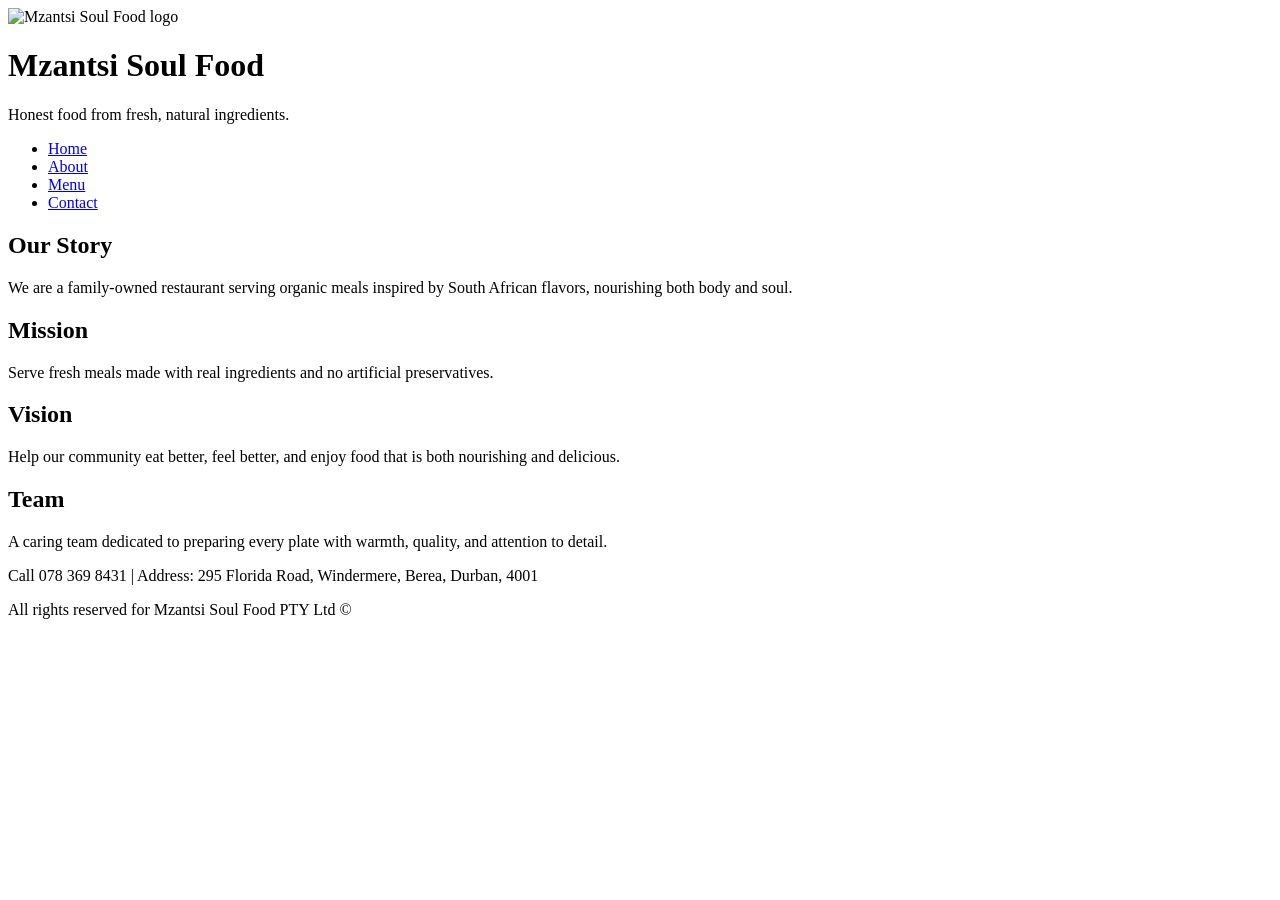
==== about.html @ 1dfa96d8 "Add files via upload" ====
﻿<!DOCTYPE html>
<html lang="en">
<head>
    <meta charset="UTF-8">
    <meta name="viewport" content="width=device-width, initial-scale=1.0">
    <title>Mzantsi Soul Food | About</title>
    <link rel="stylesheet" href="styles.css">
</head>
<body>
    <header>
        <div class="brand">
            <img src="c:\Users\Student\Downloads\MSF Logo (2).png" alt="Mzantsi Soul Food logo">
            <div>
                <h1>Mzantsi Soul Food</h1>
                <p>Honest food from fresh, natural ingredients.</p>
            </div>
        </div>
        <nav>
            <ul>
                <li><a href="index.html">Home</a></li>
                <li><a href="about.html">About</a></li>
                <li><a href="prices.html">Menu</a></li>
                <li><a href="contact.html">Contact</a></li>
            </ul>
        </nav>
    </header>
    <main>
        <section class="about-intro">
            <h1>Our Story</h1>
            <p>We are a family-owned restaurant serving organic meals inspired by South African flavors, nourishing both body and soul.</p>
        </section>
        <section class="about-grid">
            <article class="about-card">
                <h2>Mission</h2>
                <p>Serve fresh meals made with real ingredients and no artificial preservatives.</p>
            </article>
            <article class="about-card">
                <h2>Vision</h2>
                <p>Help our community eat better, feel better, and enjoy food that is both nourishing and delicious.</p>
            </article>
            <article class="about-card">
                <h2>Team</h2>
                <p>A caring team dedicated to preparing every plate with warmth, quality, and attention to detail.</p>
            </article>
        </section>
    </main>
    <footer>
        <p>Call 078 369 8431 | Address: 295 Florida Road, Windermere, Berea, Durban, 4001</p>
        <p>All rights reserved for Mzantsi Soul Food PTY Ltd ©</p>
    </footer>
</body>
</html>
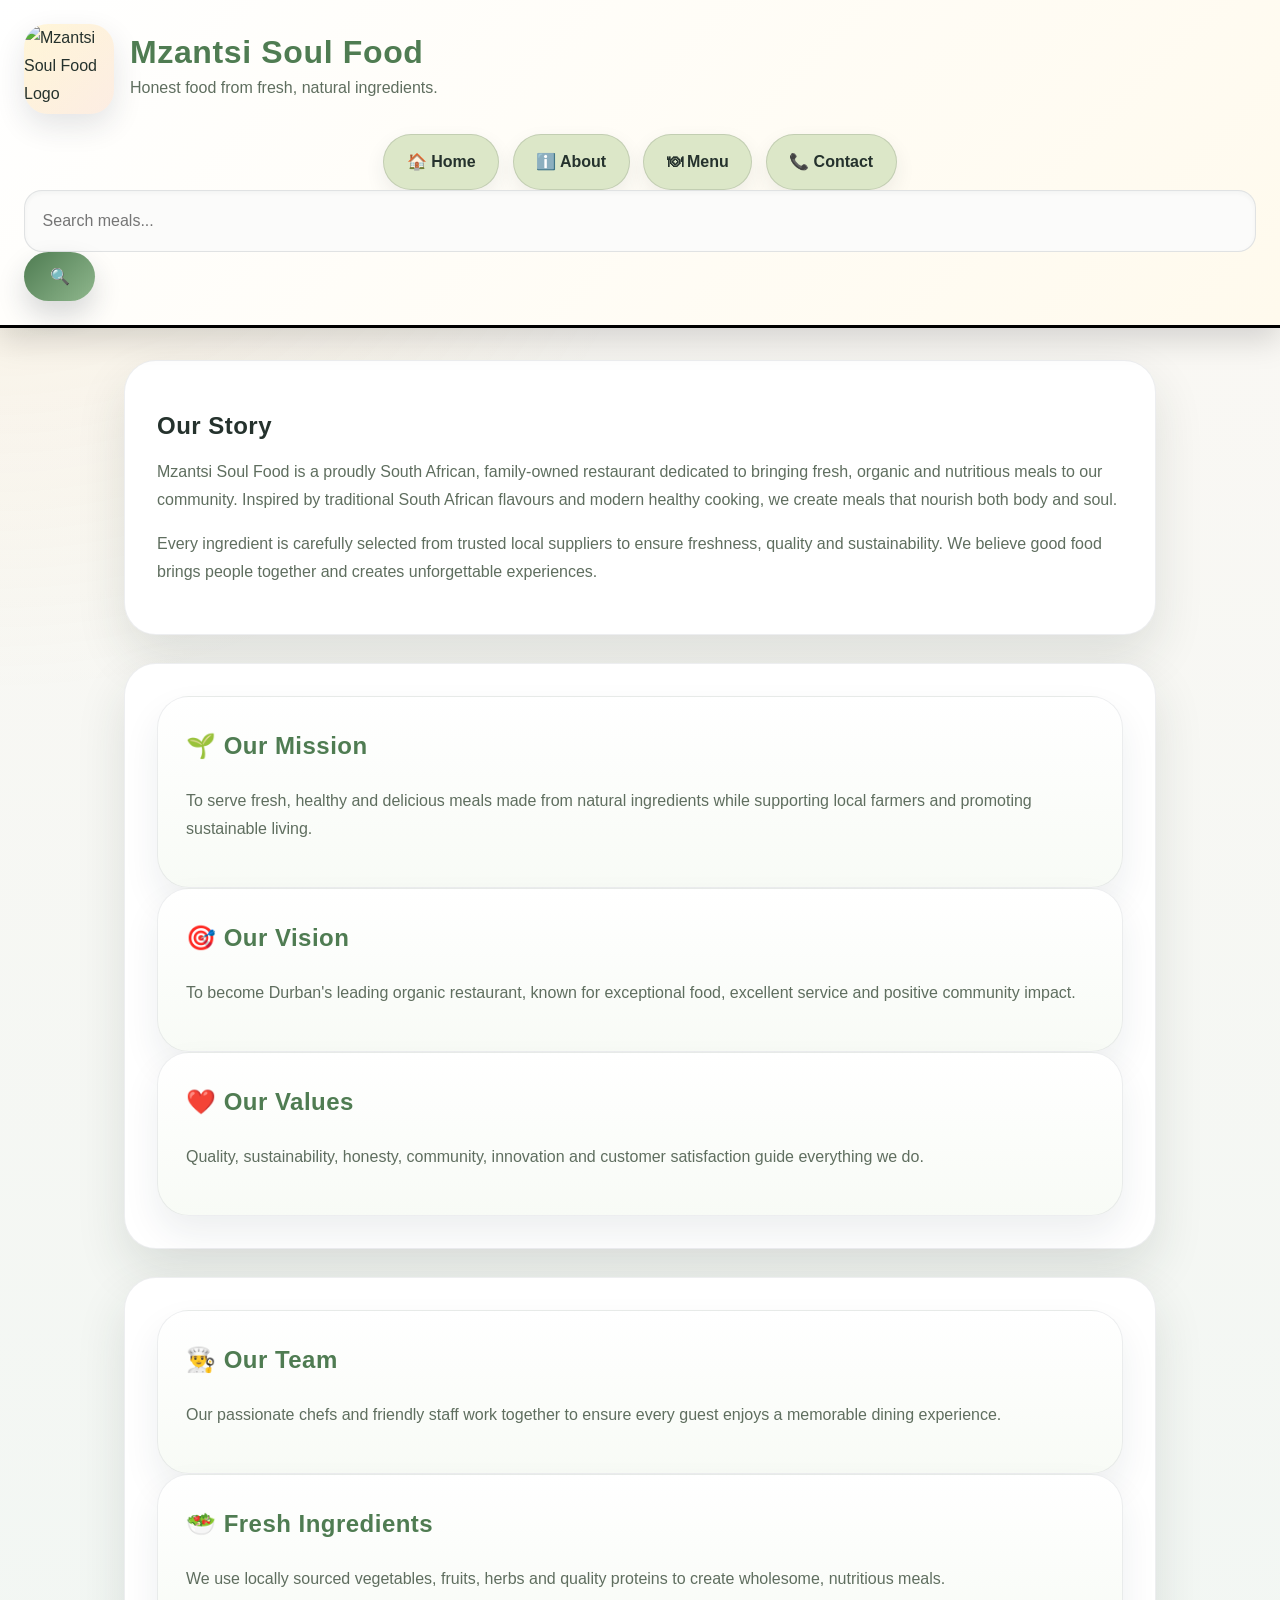
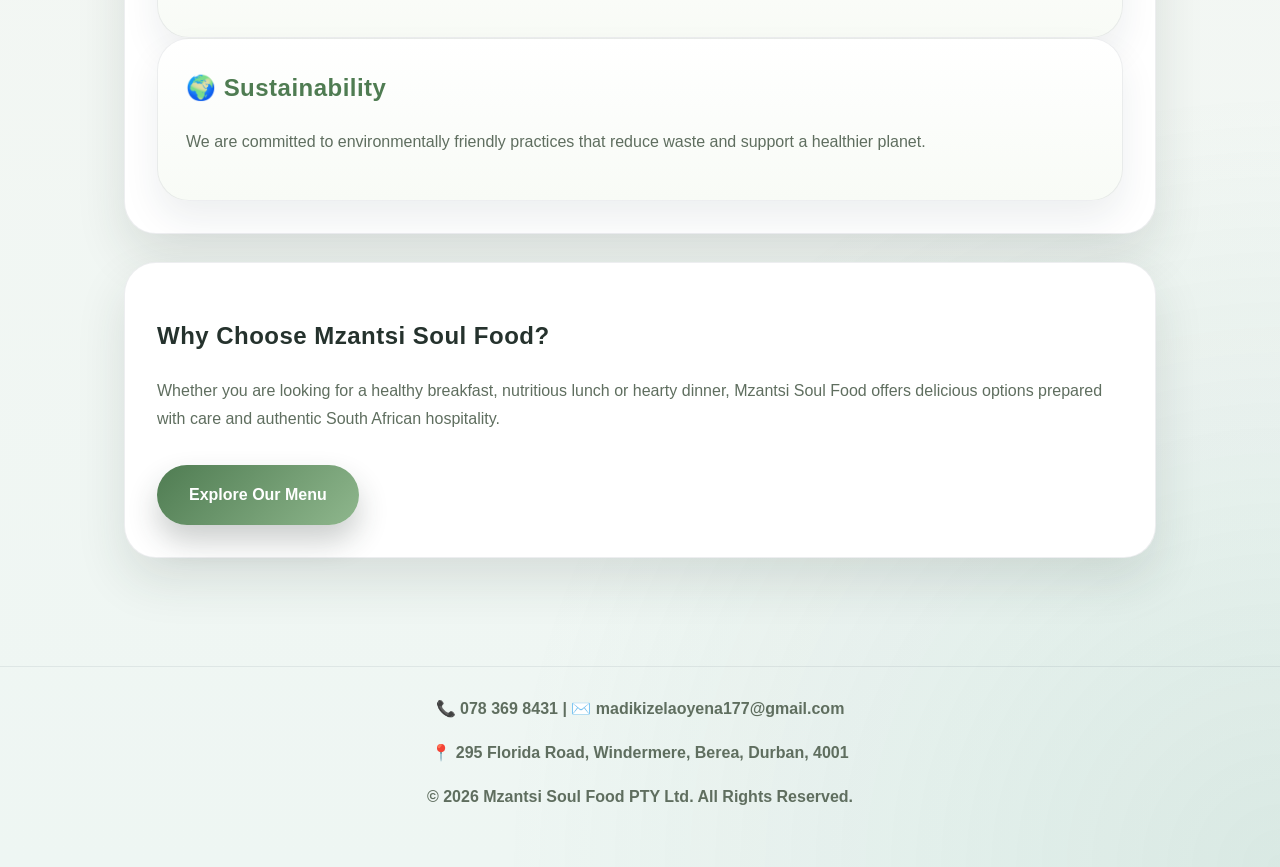
==== commit e7eb420a: "Update about.html" ====
--- a/about.html
+++ b/about.html
@@ -1,52 +1,185 @@
-﻿<!DOCTYPE html>
+<!DOCTYPE html>
 <html lang="en">
 <head>
     <meta charset="UTF-8">
+    <meta name="description" content="Learn about Mzantsi Soul Food, a family-owned restaurant serving fresh organic South African meals in Durban.">
+    <meta name="keywords" content="Mzantsi Soul Food, About Us, Organic Restaurant Durban, South African Cuisine">
+    <meta name="author" content="Mzantsi Soul Food PTY Ltd">
     <meta name="viewport" content="width=device-width, initial-scale=1.0">
-    <title>Mzantsi Soul Food | About</title>
+
+    <title>Mzantsi Soul Food | About Us</title>
+
     <link rel="stylesheet" href="styles.css">
 </head>
 <body>
-    <header>
-        <div class="brand">
-            <img src="c:\Users\Student\Downloads\MSF Logo (2).png" alt="Mzantsi Soul Food logo">
-            <div>
-                <h1>Mzantsi Soul Food</h1>
-                <p>Honest food from fresh, natural ingredients.</p>
-            </div>
+
+<header>
+    <div class="brand">
+        <img src="images/MSF-Logo.png" alt="Mzantsi Soul Food Logo">
+
+        <div>
+            <h1>Mzantsi Soul Food</h1>
+            <p>Honest food from fresh, natural ingredients.</p>
         </div>
-        <nav>
-            <ul>
-                <li><a href="index.html">Home</a></li>
-                <li><a href="about.html">About</a></li>
-                <li><a href="prices.html">Menu</a></li>
-                <li><a href="contact.html">Contact</a></li>
-            </ul>
-        </nav>
-    </header>
-    <main>
-        <section class="about-intro">
-            <h1>Our Story</h1>
-            <p>We are a family-owned restaurant serving organic meals inspired by South African flavors, nourishing both body and soul.</p>
-        </section>
-        <section class="about-grid">
-            <article class="about-card">
-                <h2>Mission</h2>
-                <p>Serve fresh meals made with real ingredients and no artificial preservatives.</p>
-            </article>
-            <article class="about-card">
-                <h2>Vision</h2>
-                <p>Help our community eat better, feel better, and enjoy food that is both nourishing and delicious.</p>
-            </article>
-            <article class="about-card">
-                <h2>Team</h2>
-                <p>A caring team dedicated to preparing every plate with warmth, quality, and attention to detail.</p>
-            </article>
-        </section>
-    </main>
-    <footer>
-        <p>Call 078 369 8431 | Address: 295 Florida Road, Windermere, Berea, Durban, 4001</p>
-        <p>All rights reserved for Mzantsi Soul Food PTY Ltd ©</p>
-    </footer>
+    </div>
+
+    <nav>
+        <ul>
+            <li><a href="index.html">🏠 Home</a></li>
+            <li><a href="about.html">ℹ️ About</a></li>
+            <li><a href="prices.html">🍽 Menu</a></li>
+            <li><a href="contact.html">📞 Contact</a></li>
+        </ul>
+
+        <div class="search-container">
+            <input type="text" id="searchInput" placeholder="Search meals...">
+            <button onclick="searchMenu()">🔍</button>
+        </div>
+    </nav>
+</header>
+
+<main>
+
+    <section class="about-intro">
+        <h1>Our Story</h1>
+
+        <p>
+            Mzantsi Soul Food is a proudly South African,
+            family-owned restaurant dedicated to bringing
+            fresh, organic and nutritious meals to our community.
+            Inspired by traditional South African flavours and
+            modern healthy cooking, we create meals that nourish
+            both body and soul.
+        </p>
+
+        <p>
+            Every ingredient is carefully selected from trusted
+            local suppliers to ensure freshness, quality and
+            sustainability. We believe good food brings people
+            together and creates unforgettable experiences.
+        </p>
+    </section>
+
+    <section class="about-grid">
+
+        <article class="about-card">
+            <h2>🌱 Our Mission</h2>
+
+            <p>
+                To serve fresh, healthy and delicious meals made
+                from natural ingredients while supporting local
+                farmers and promoting sustainable living.
+            </p>
+        </article>
+
+        <article class="about-card">
+            <h2>🎯 Our Vision</h2>
+
+            <p>
+                To become Durban's leading organic restaurant,
+                known for exceptional food, excellent service
+                and positive community impact.
+            </p>
+        </article>
+
+        <article class="about-card">
+            <h2>❤️ Our Values</h2>
+
+            <p>
+                Quality, sustainability, honesty, community,
+                innovation and customer satisfaction guide
+                everything we do.
+            </p>
+        </article>
+
+    </section>
+
+    <section class="about-grid">
+
+        <article class="about-card">
+            <h2>👨‍🍳 Our Team</h2>
+
+            <p>
+                Our passionate chefs and friendly staff work
+                together to ensure every guest enjoys a memorable
+                dining experience.
+            </p>
+        </article>
+
+        <article class="about-card">
+            <h2>🥗 Fresh Ingredients</h2>
+
+            <p>
+                We use locally sourced vegetables, fruits,
+                herbs and quality proteins to create wholesome,
+                nutritious meals.
+            </p>
+        </article>
+
+        <article class="about-card">
+            <h2>🌍 Sustainability</h2>
+
+            <p>
+                We are committed to environmentally friendly
+                practices that reduce waste and support a
+                healthier planet.
+            </p>
+        </article>
+
+    </section>
+
+    <section class="about-intro">
+        <h2>Why Choose Mzantsi Soul Food?</h2>
+
+        <p>
+            Whether you are looking for a healthy breakfast,
+            nutritious lunch or hearty dinner, Mzantsi Soul Food
+            offers delicious options prepared with care and
+            authentic South African hospitality.
+        </p>
+
+        <a href="prices.html" class="button">Explore Our Menu</a>
+    </section>
+
+</main>
+
+<footer>
+    <p>📞 078 369 8431 | ✉️ madikizelaoyena177@gmail.com</p>
+
+    <p>
+        📍 295 Florida Road, Windermere,
+        Berea, Durban, 4001
+    </p>
+
+    <p>
+        © 2026 Mzantsi Soul Food PTY Ltd.
+        All Rights Reserved.
+    </p>
+</footer>
+
+<script>
+function searchMenu() {
+
+    let input =
+    document.getElementById("searchInput")
+    .value.toLowerCase();
+
+    if(input === ""){
+        alert("Please enter a search term.");
+        return;
+    }
+
+    let pageText =
+    document.body.innerText.toLowerCase();
+
+    if(pageText.includes(input)){
+        alert("Found: " + input);
+    }
+    else{
+        alert("No results found.");
+    }
+}
+</script>
+
 </body>
 </html>
--- a/styles.css
+++ b/styles.css
@@ -0,0 +1,1125 @@
+:root {
+    --bg: #f5f7f0;
+    --surface: #ffffff;
+    --primary: #4f7c52;
+    --primary-soft: #8fb78d;
+    --secondary: #6d8a63;
+    --accent: #dce7c8;
+    --text: #25322d;
+    --muted: #5f6e5f;
+    --border: #d7dccf;
+    --shadow: 0 22px 50px rgba(37, 50, 45, 0.12);
+}
+
+* {
+    box-sizing: border-box;
+}
+
+html, body {
+    margin: 0;
+    min-height: 100%;
+    font-family: "Inter", "Segoe UI", Tahoma, Geneva, Verdana, sans-serif;
+    color: var(--text);
+    font-weight: 400;
+    background: radial-gradient(circle at top left, rgba(255, 200, 100, 0.14), transparent 25%),
+                radial-gradient(circle at bottom right, rgba(63, 138, 118, 0.12), transparent 28%),
+                linear-gradient(180deg, #fbf8f4 0%, #eef6f3 100%);
+}
+
+body {
+    line-height: 1.75;
+}
+
+h1, h2, h3, h4, h5 {
+    font-weight: 700;
+    letter-spacing: 0.02em;
+}
+
+h1 {
+    line-height: 1.05;
+}
+
+img {
+    max-width: 100%;
+    height: auto;
+    display: block;
+}
+
+.menu-photo,
+.featured-photo {
+    width: 400px;
+    height: 400px;
+    object-fit: cover;
+    border-radius: 20px;
+}
+
+header {
+    padding: 1.5rem 1.5rem;
+    background: linear-gradient(135deg, #ffffff 0%, #fffaed 100%);
+    border-bottom: 3px solid #000000;
+    box-shadow: 0 12px 30px rgba(0, 0, 0, 0.15);
+    position: sticky;
+    top: 0;
+    z-index: 10;
+}
+
+.brand {
+    display: flex;
+    align-items: center;
+    gap: 1rem;
+    margin-bottom: 1rem;
+}
+
+.brand img {
+    width: 120px;
+    height: 120px;
+    object-fit: cover;
+    border-radius: 20px;
+    background: var(--accent);
+}
+
+.brand h1 {
+    font-size: 1.8rem;
+    margin: 0;
+    font-weight: bold;
+}
+
+nav ul {
+    display: flex;
+    flex-wrap: wrap;
+    gap: 0.75rem;
+    list-style: none;
+    padding: 0;
+    margin: 0;
+    justify-content: center;
+}
+
+nav a {
+    display: inline-block;
+    padding: 0.75rem 1.2rem;
+    background: var(--accent);
+    color: var(--text);
+    text-decoration: none;
+    border-radius: 999px;
+    border: 2px solid rgba(37, 50, 45, 0.14);
+    font-weight: bold;
+    transition: transform 0.2s ease, background 0.2s ease, border-color 0.2s ease;
+}
+
+nav a:hover,
+nav a:focus {
+    transform: translateY(-2px);
+    background: linear-gradient(135deg, var(--primary), var(--primary-soft));
+    color: #fff;
+    border-color: rgba(42, 125, 127, 0.25);
+}
+
+main {
+    max-width: 1080px;
+    margin: 2rem auto;
+    padding: 0 1.4rem 3rem;
+}
+
+section {
+    background: var(--surface);
+    border: 3px solid #000000;
+    border-radius: 28px;
+    padding: 2rem;
+    margin-bottom: 1.5rem;
+    box-shadow: 0 18px 45px rgba(0, 0, 0, 0.15);
+}
+
+.hero {
+    display: grid;
+    grid-template-columns: 1.2fr 1fr;
+    gap: 2rem;
+    align-items: center;
+}
+
+.hero h2,
+.pricing h1 {
+    color: var(--primary);
+    margin-top: 0;
+    letter-spacing: 0.02em;
+}
+
+.hero p,
+.menu-item-content p,
+.about-card p,
+.contact-details p {
+    color: var(--muted);
+}
+
+.button {
+    display: inline-block;
+    margin-top: 1rem;
+    padding: 0.95rem 1.8rem;
+    border-radius: 999px;
+    background: linear-gradient(135deg, var(--primary), var(--primary-soft));
+    color: #fff;
+    text-decoration: none;
+    border: none;
+    font-weight: bold;
+    box-shadow: 0 12px 24px rgba(37, 50, 45, 0.16);
+    transition: transform 0.2s ease, box-shadow 0.2s ease;
+}
+
+.button:hover,
+.button:focus {
+    transform: translateY(-2px);
+    box-shadow: 0 18px 32px rgba(42, 125, 127, 0.24);
+}
+
+.feature-grid,
+.menu-grid,
+.contact-grid {
+    display: grid;
+    gap: 1.5rem;
+}
+
+.feature-grid {
+    grid-template-columns: repeat(2, minmax(0, 1fr));
+}
+
+.feature-card,
+.about-card,
+.menu-item,
+.form-card,
+.map-card,
+.contact-details {
+    background: #fcfbf7;
+    border: 1px solid rgba(62, 125, 63, 0.12);
+    border-radius: 28px;
+    padding: 1.5rem;
+}
+
+.menu-grid {
+    grid-template-columns: 1fr;
+}
+
+.menu-item {
+    display: grid;
+    grid-template-columns: 1fr;
+    gap: 1rem;
+}
+
+.menu-item-content h3,
+.about-card h2,
+.contact-details h2 {
+    margin-top: 0;
+}
+
+.menu-item-content p {
+    margin-bottom: 1rem;
+}
+
+.price-tag {
+    display: inline-flex;
+    align-items: center;
+    justify-content: center;
+    padding: 0.7rem 1rem;
+    border-radius: 999px;
+    background: var(--accent);
+    color: var(--primary);
+    font-size: 1rem;
+    font-weight: 700;
+}
+
+.about-grid {
+    grid-template-columns: repeat(3, minmax(0, 1fr));
+}
+
+.contact-grid {
+    grid-template-columns: 1fr 1fr;
+    align-items: start;
+}
+
+.content h3,
+.gallery h2,
+.form-card h2,
+.map-card h2,
+.about-card h2 {
+    margin-top: 0;
+}
+
+p {
+    margin: 0 0 1rem;
+}
+
+form {
+    display: grid;
+    gap: 1rem;
+}
+
+label {
+    font-weight: 600;
+}
+
+input,
+textarea {
+    width: 100%;
+    padding: 0.95rem 1rem;
+    border: 1px solid #d9e5d0;
+    border-radius: 16px;
+    font: inherit;
+    background: #fbfcf8;
+}
+
+button {
+    width: fit-content;
+    padding: 0.95rem 1.5rem;
+    border: none;
+    border-radius: 999px;
+    background: var(--primary);
+    color: #fff;
+    font-size: 1rem;
+    cursor: pointer;
+    transition: background 0.2s ease;
+}
+
+button:hover,
+button:focus {
+    background: var(--primary-soft);
+}
+
+iframe {
+    width: 100%;
+    min-height: 320px;
+    border: 0;
+    border-radius: 22px;
+}
+
+footer {
+    text-align: center;
+    padding: 1.5rem 1.25rem 2rem;
+    color: var(--muted);
+}
+
+@media (max-width: 920px) {
+    .hero {
+        grid-template-columns: 1fr;
+    }
+
+    .contact-grid,
+    .about-grid {
+        grid-template-columns: 1fr;
+    }
+}
+
+@media (max-width: 720px) {
+    .brand {
+        flex-direction: column;
+        align-items: flex-start;
+    }
+
+    nav ul {
+        justify-content: stretch;
+    }
+
+    .menu-photo,
+    .featured-photo {
+        width: 100%;
+        height: auto;
+    }
+}
+
+.brand {
+    display: flex;
+    align-items: center;
+    gap: 1rem;
+    margin-bottom: 1.25rem;
+}
+
+.brand img {
+    width: 90px;
+    height: 90px;
+    object-fit: cover;
+    border-radius: 24px;
+    background: linear-gradient(135deg, rgba(255, 228, 141, 0.35), rgba(234, 111, 45, 0.12));
+    box-shadow: 0 12px 30px rgba(31, 45, 61, 0.12);
+}
+
+.brand h1 {
+    font-size: 2rem;
+    margin: 0;
+    color: var(--primary);
+}
+
+.brand p {
+    margin: 0.25rem 0 0;
+    color: var(--muted);
+    max-width: 34rem;
+}
+
+nav ul {
+    display: flex;
+    flex-wrap: wrap;
+    gap: 0.85rem;
+    list-style: none;
+    padding: 0;
+    margin: 0;
+    justify-content: center;
+}
+
+nav a {
+    display: inline-block;
+    padding: 0.8rem 1.4rem;
+    background: var(--accent);
+    color: var(--text);
+    text-decoration: none;
+    border-radius: 999px;
+    border: 1px solid rgba(37, 50, 45, 0.14);
+    box-shadow: 0 8px 20px rgba(37, 50, 45, 0.08);
+    font-weight: 700;
+    transition: transform 0.2s ease, background 0.2s ease, color 0.2s ease, box-shadow 0.2s ease;
+}
+
+nav a:hover,
+nav a:focus {
+    transform: translateY(-2px);
+    background: linear-gradient(135deg, var(--primary), var(--primary-soft));
+    color: #ffffff;
+    box-shadow: 0 14px 28px rgba(31, 45, 61, 0.16);
+}
+
+main {
+    max-width: 1080px;
+    margin: 2rem auto;
+    padding: 0 1.5rem 3rem;
+}
+
+section {
+    background: var(--surface);
+    border: 1px solid rgba(31, 45, 61, 0.08);
+    border-radius: 32px;
+    padding: 2rem;
+    margin-bottom: 1.75rem;
+    box-shadow: var(--shadow);
+}
+
+.hero {
+    display: grid;
+    grid-template-columns: 1.2fr 1fr;
+    gap: 2rem;
+    align-items: center;
+}
+
+.hero h2,
+.pricing h1 {
+    color: var(--primary);
+    margin-top: 0;
+}
+
+.button {
+    display: inline-block;
+    margin-top: 1rem;
+    padding: 1rem 2rem;
+    border-radius: 999px;
+    background: linear-gradient(135deg, var(--primary), var(--primary-soft));
+    color: #ffffff;
+    text-decoration: none;
+    border: none;
+    font-weight: 700;
+    box-shadow: 0 16px 30px rgba(37, 50, 45, 0.24);
+    transition: transform 0.2s ease, box-shadow 0.2s ease, background 0.2s ease;
+}
+
+.button:hover,
+.button:focus {
+    transform: translateY(-2px);
+    background: linear-gradient(135deg, #7aa37d, #567a59);
+    box-shadow: 0 20px 36px rgba(37, 50, 45, 0.26);
+}
+
+.feature-grid,
+.menu-grid,
+.contact-grid {
+    display: grid;
+    gap: 1.5rem;
+}
+
+.feature-card,
+.about-card,
+.menu-item,
+.form-card,
+.map-card,
+.contact-details {
+    background: linear-gradient(180deg, #ffffff 0%, #f8fbf6 100%);
+    border: 1px solid rgba(31, 45, 61, 0.08);
+    border-radius: 32px;
+    padding: 1.75rem;
+    box-shadow: 0 16px 32px rgba(31, 45, 61, 0.08);
+}
+
+.feature-card {
+    display: grid;
+    grid-template-columns: 1fr;
+    gap: 1rem;
+}
+
+.menu-grid {
+    grid-template-columns: 1fr;
+}
+
+.menu-item {
+    display: grid;
+    grid-template-columns: 1fr;
+    gap: 1.5rem;
+    align-items: center;
+}
+
+.menu-item-content h3,
+.about-card h2,
+.contact-details h2 {
+    margin-top: 0;
+    color: var(--primary);
+}
+
+.menu-item-content p {
+    color: var(--muted);
+    margin-bottom: 1rem;
+}
+
+.price-tag {
+    display: inline-flex;
+    align-items: center;
+    justify-content: center;
+    padding: 0.85rem 1.1rem;
+    border-radius: 999px;
+    background: var(--accent);
+    color: var(--text);
+    font-size: 1rem;
+    font-weight: 700;
+    border: 1px solid rgba(31, 45, 61, 0.08);
+}
+
+.about-grid {
+    grid-template-columns: repeat(3, minmax(0, 1fr));
+}
+
+.contact-grid {
+    grid-template-columns: 1fr 1fr;
+    align-items: start;
+}
+
+.content h3,
+.gallery h2,
+.form-card h2,
+.map-card h2,
+.about-card h2 {
+    margin-top: 0;
+}
+
+p {
+    margin: 0 0 1rem;
+    color: var(--muted);
+}
+
+label {
+    font-weight: 700;
+    color: var(--primary);
+}
+
+input,
+textarea {
+    width: 100%;
+    padding: 1rem 1.1rem;
+    border: 1px solid rgba(31, 45, 61, 0.12);
+    border-radius: 18px;
+    font: inherit;
+    background: #fbfbfa;
+    box-shadow: inset 0 2px 5px rgba(31, 45, 61, 0.04);
+}
+
+button {
+    width: fit-content;
+    padding: 0.95rem 1.6rem;
+    border: none;
+    border-radius: 999px;
+    background: linear-gradient(135deg, var(--primary), var(--primary-soft));
+    color: #fff;
+    font-size: 1rem;
+    font-weight: 700;
+    cursor: pointer;
+    box-shadow: 0 14px 28px rgba(31, 45, 61, 0.18);
+    transition: transform 0.2s ease, box-shadow 0.2s ease, background 0.2s ease;
+}
+
+button:hover,
+button:focus {
+    transform: translateY(-2px);
+    background: linear-gradient(135deg, #7aa37d, #567a59);
+    box-shadow: 0 18px 32px rgba(37, 50, 45, 0.22);
+}
+
+
+.feature-grid,
+.menu-grid,
+.contact-grid {
+    display: grid;
+    gap: 1.5rem;
+}
+
+.feature-grid {
+    grid-template-columns: repeat(2, minmax(0, 1fr));
+}
+
+.feature-card,
+.about-card,
+.menu-item,
+.form-card,
+.map-card,
+.contact-details {
+    background: linear-gradient(180deg, #ffffff 0%, #f8fbf6 100%);
+    border: 1px solid rgba(31, 45, 61, 0.08);
+    border-radius: 32px;
+    padding: 1.75rem;
+    box-shadow: 0 18px 36px rgba(31, 45, 61, 0.08);
+}
+
+.feature-card {
+    display: grid;
+    grid-template-columns: 1fr;
+    gap: 1rem;
+}
+
+.menu-grid {
+    grid-template-columns: 1fr;
+}
+
+.menu-item {
+    display: grid;
+    grid-template-columns: 1fr;
+    gap: 1.5rem;
+    align-items: center;
+}
+
+.menu-item-content h3,
+.about-card h2,
+.contact-details h2 {
+    margin-top: 0;
+    color: var(--primary);
+}
+
+.menu-item-content p {
+    color: var(--muted);
+    margin-bottom: 1rem;
+}
+
+.price-tag {
+    display: inline-flex;
+    align-items: center;
+    justify-content: center;
+    padding: 0.85rem 1.15rem;
+    border-radius: 999px;
+    background: var(--accent);
+    color: var(--text);
+    font-size: 1rem;
+    font-weight: 700;
+    border: 1px solid rgba(31, 45, 61, 0.08);
+}
+
+.about-grid {
+    grid-template-columns: repeat(3, minmax(0, 1fr));
+}
+
+.contact-grid {
+    grid-template-columns: 1fr 1fr;
+    align-items: start;
+}
+
+.content h3,
+.gallery h2,
+.form-card h2,
+.map-card h2,
+.about-card h2 {
+    margin-top: 0;
+}
+
+p {
+    margin: 0 0 1rem;
+}
+
+form {
+    display: grid;
+    gap: 1rem;
+}
+
+label {
+    font-weight: 700;
+    color: var(--primary);
+}
+
+input,
+textarea {
+    width: 100%;
+    padding: 1rem 1.1rem;
+    border: 1px solid rgba(31, 45, 61, 0.12);
+    border-radius: 18px;
+    font: inherit;
+    background: #fbfbfa;
+    box-shadow: inset 0 2px 5px rgba(31, 45, 61, 0.04);
+}
+
+button {
+    width: fit-content;
+    padding: 0.95rem 1.6rem;
+    border: none;
+    border-radius: 999px;
+    background: linear-gradient(135deg, var(--primary), var(--primary-soft));
+    color: #fff;
+    font-size: 1rem;
+    font-weight: 700;
+    cursor: pointer;
+    box-shadow: 0 14px 28px rgba(31, 45, 61, 0.18);
+    transition: transform 0.2s ease, box-shadow 0.2s ease, background 0.2s ease;
+}
+
+button:hover,
+button:focus {
+    transform: translateY(-2px);
+    background: linear-gradient(135deg, #7aa37d, #567a59);
+    box-shadow: 0 18px 32px rgba(37, 50, 45, 0.22);
+}
+
+iframe {
+    width: 100%;
+    min-height: 320px;
+    border: 1px solid rgba(31, 45, 61, 0.12);
+    border-radius: 24px;
+}
+
+footer {
+    text-align: center;
+    padding: 1.75rem 1.25rem 2.5rem;
+    color: var(--muted);
+    font-weight: 600;
+    border-top: 1px solid rgba(31, 45, 61, 0.08);
+}
+
+/* Steaming Pot Animation */
+.steaming-pot-section {
+    background: var(--surface);
+    border: 3px solid #000000;
+    border-radius: 24px;
+    padding: 2rem;
+    margin-bottom: 1.5rem;
+    box-shadow: 0 18px 45px rgba(0, 0, 0, 0.15);
+    text-align: center;
+}
+
+.steaming-pot-section h2 {
+    color: var(--primary);
+    margin-top: 0;
+    margin-bottom: 2rem;
+}
+
+.steaming-pot-container {
+    display: flex;
+    flex-direction: column;
+    align-items: center;
+    gap: 1.5rem;
+}
+
+.steaming-pot-container p {
+    margin: 0;
+    color: var(--muted);
+    font-style: italic;
+    font-weight: bold;
+}
+
+.pot-wrapper {
+    position: relative;
+    width: 250px;
+    height: 350px;
+}
+
+/* Pot Body */
+.pot {
+    position: relative;
+    width: 200px;
+    height: 180px;
+    margin: 0 auto;
+    margin-top: 40px;
+}
+
+.pot-body {
+    position: absolute;
+    bottom: 0;
+    left: 25px;
+    width: 150px;
+    height: 120px;
+    background: linear-gradient(135deg, #1a1a1a 0%, #333333 50%, #0a0a0a 100%);
+    border-radius: 0 0 40px 40px;
+    box-shadow: inset -5px -5px 15px rgba(0, 0, 0, 0.5), 
+                inset 3px 3px 10px rgba(255, 255, 255, 0.1),
+                0 15px 30px rgba(0, 0, 0, 0.3);
+}
+
+.pot-shine {
+    position: absolute;
+    top: 10px;
+    left: 20px;
+    width: 80px;
+    height: 30px;
+    background: radial-gradient(ellipse at center, rgba(255, 255, 255, 0.15), transparent 70%);
+    border-radius: 50%;
+}
+
+/* Pot Lid */
+.pot-lid {
+    position: absolute;
+    top: 0;
+    left: 50%;
+    transform: translateX(-50%);
+    width: 180px;
+    height: 50px;
+    background: linear-gradient(180deg, #404040 0%, #1a1a1a 100%);
+    border-radius: 50% 50% 30% 30%;
+    box-shadow: inset -3px -3px 10px rgba(0, 0, 0, 0.5),
+                inset 2px 2px 8px rgba(255, 255, 255, 0.1),
+                0 10px 25px rgba(0, 0, 0, 0.3);
+}
+
+.pot-lid-shine {
+    position: absolute;
+    top: 5px;
+    left: 30px;
+    width: 100px;
+    height: 25px;
+    background: radial-gradient(ellipse at center, rgba(255, 255, 255, 0.2), transparent 60%);
+    border-radius: 50%;
+}
+
+/* Pot Handles */
+.pot-handle-left,
+.pot-handle-right {
+    position: absolute;
+    bottom: 30px;
+    width: 40px;
+    height: 60px;
+    border: 4px solid #333333;
+    border-radius: 40px 40px 0 0;
+    background: linear-gradient(90deg, #404040, #1a1a1a);
+}
+
+.pot-handle-left {
+    left: -35px;
+}
+
+.pot-handle-right {
+    right: -35px;
+}
+
+/* Steam Animation */
+.steam {
+    position: absolute;
+    bottom: 100px;
+    width: 40px;
+    height: 80px;
+    opacity: 0;
+}
+
+.steam::before {
+    content: '';
+    position: absolute;
+    width: 40px;
+    height: 40px;
+    background: radial-gradient(ellipse at center, rgba(255, 255, 255, 0.6), rgba(200, 200, 200, 0.2) 70%);
+    border-radius: 50%;
+    filter: blur(8px);
+}
+
+.steam::after {
+    content: '';
+    position: absolute;
+    width: 40px;
+    height: 40px;
+    background: radial-gradient(ellipse at center, rgba(255, 255, 255, 0.5), rgba(200, 200, 200, 0.1) 70%);
+    border-radius: 50%;
+    filter: blur(12px);
+    top: 20px;
+}
+
+/* Individual steam animations with staggered delays */
+.steam-1 {
+    left: 60px;
+    animation: steam-rise 2.5s ease-out infinite;
+}
+
+.steam-2 {
+    left: 100px;
+    animation: steam-rise 2.8s ease-out 0.4s infinite;
+}
+
+.steam-3 {
+    left: 140px;
+    animation: steam-rise 2.6s ease-out 0.8s infinite;
+}
+
+.steam-4 {
+    left: 80px;
+    animation: steam-rise 3s ease-out 1.2s infinite;
+}
+
+.steam-5 {
+    left: 120px;
+    animation: steam-rise 2.7s ease-out 1.6s infinite;
+}
+
+@keyframes steam-rise {
+    0% {
+        bottom: 100px;
+        opacity: 0.8;
+        transform: translateX(0) scale(1);
+    }
+    50% {
+        opacity: 0.5;
+    }
+    100% {
+        bottom: 200px;
+        opacity: 0;
+        transform: translateX(15px) scale(1.3);
+    }
+}
+
+/* Firewood Styles */
+.firewood-base {
+    position: absolute;
+    bottom: 20px;
+    left: 50%;
+    transform: translateX(-50%);
+    width: 200px;
+    height: 80px;
+}
+
+/* Wood Logs */
+.wood {
+    position: absolute;
+    background: linear-gradient(135deg, #3d2817 0%, #6b4423 50%, #2a1810 100%);
+    border-radius: 50%;
+    box-shadow: inset -2px -2px 5px rgba(0, 0, 0, 0.6),
+                inset 2px 2px 5px rgba(255, 200, 100, 0.2),
+                -3px 3px 8px rgba(0, 0, 0, 0.4);
+}
+
+.wood::before {
+    content: '';
+    position: absolute;
+    width: 100%;
+    height: 100%;
+    background: repeating-linear-gradient(90deg, transparent, transparent 10px, rgba(0, 0, 0, 0.1) 10px, rgba(0, 0, 0, 0.1) 12px);
+    border-radius: 50%;
+}
+
+.wood-1 {
+    width: 160px;
+    height: 30px;
+    bottom: 50px;
+    left: 20px;
+    transform: rotate(-20deg);
+}
+
+.wood-2 {
+    width: 150px;
+    height: 28px;
+    bottom: 45px;
+    right: 25px;
+    transform: rotate(25deg);
+}
+
+.wood-3 {
+    width: 130px;
+    height: 25px;
+    bottom: 20px;
+    left: 35px;
+    transform: rotate(15deg);
+}
+
+.wood-4 {
+    width: 140px;
+    height: 26px;
+    bottom: 15px;
+    right: 30px;
+    transform: rotate(-30deg);
+}
+
+/* Coal/Charcoal */
+.coal {
+    position: absolute;
+    width: 20px;
+    height: 20px;
+    background: radial-gradient(circle at 30% 30%, #4a4a4a, #1a1a1a);
+    border-radius: 50%;
+    bottom: 30px;
+    box-shadow: inset -1px -1px 3px rgba(0, 0, 0, 0.8),
+                0 2px 4px rgba(0, 0, 0, 0.6);
+}
+
+.coal-1 {
+    left: 80px;
+}
+
+.coal-2 {
+    left: 110px;
+    bottom: 35px;
+}
+
+.coal-3 {
+    right: 90px;
+    bottom: 25px;
+}
+
+/* Flames */
+.flame {
+    position: absolute;
+    bottom: 100px;
+    opacity: 0.8;
+}
+
+.flame::before,
+.flame::after {
+    content: '';
+    position: absolute;
+    background: radial-gradient(ellipse at center, #b8d8a8 0%, #7aa273 30%, #557a51 60%, transparent 100%);
+    border-radius: 50% 50% 30% 30%;
+    filter: blur(3px);
+}
+
+.flame::before {
+    width: 40px;
+    height: 60px;
+    left: 0;
+    bottom: 0;
+}
+
+.flame::after {
+    width: 30px;
+    height: 50px;
+    left: 5px;
+    bottom: 5px;
+    background: radial-gradient(ellipse at center, #d3e5b8 0%, #8ab87a 40%, #5f8b5f 70%, transparent 100%);
+}
+
+.flame-1 {
+    left: 60px;
+    animation: flicker 1.5s ease-in-out infinite;
+}
+
+.flame-2 {
+    left: 100px;
+    animation: flicker 1.8s ease-in-out 0.3s infinite;
+}
+
+.flame-3 {
+    left: 140px;
+    animation: flicker 1.6s ease-in-out 0.6s infinite;
+}
+
+@keyframes flicker {
+    0%, 100% {
+        transform: scaleY(1) translateY(0);
+        opacity: 0.8;
+    }
+    25% {
+        transform: scaleY(1.1) translateY(-5px);
+        opacity: 0.9;
+    }
+    50% {
+        transform: scaleY(0.95) translateY(0);
+        opacity: 0.7;
+    }
+    75% {
+        transform: scaleY(1.05) translateY(-3px);
+        opacity: 0.85;
+    }
+}
+
+/* Glow Effect */
+.glow {
+    position: absolute;
+    bottom: 30px;
+    left: 50%;
+    transform: translateX(-50%);
+    width: 220px;
+    height: 120px;
+    background: radial-gradient(ellipse at center, rgba(255, 100, 0, 0.2), transparent 70%);
+    border-radius: 50%;
+    filter: blur(15px);
+    animation: glow-pulse 2s ease-in-out infinite;
+}
+
+@keyframes glow-pulse {
+    0%, 100% {
+        opacity: 0.3;
+        transform: translateX(-50%) scale(1);
+    }
+    50% {
+        opacity: 0.5;
+        transform: translateX(-50%) scale(1.1);
+    }
+}
+
+@media (max-width: 920px) {
+    .pot-wrapper {
+        width: 200px;
+        height: 250px;
+    }
+    
+    .pot {
+        width: 160px;
+        height: 150px;
+    }
+    
+    .pot-body {
+        left: 20px;
+        width: 120px;
+        height: 100px;
+    }
+    
+    .pot-handle-left,
+    .pot-handle-right {
+        width: 35px;
+        height: 50px;
+    }
+    
+    .pot-handle-left {
+        left: -30px;
+    }
+    
+    .pot-handle-right {
+        right: -30px;
+    }
+}
+
+@media (max-width: 920px) {
+    .hero {
+        grid-template-columns: 1fr;
+    }
+
+    .contact-grid,
+    .about-grid {
+        grid-template-columns: 1fr;
+    }
+
+    .menu-item {
+        grid-template-columns: 1fr;
+    }
+}
+
+@media (max-width: 720px) {
+    .brand {
+        flex-direction: column;
+        align-items: flex-start;
+    }
+
+    nav ul {
+        justify-content: stretch;
+    }
+
+    .menu-photo,
+    .featured-photo {
+        width: 100%;
+        height: auto;
+    }
+}
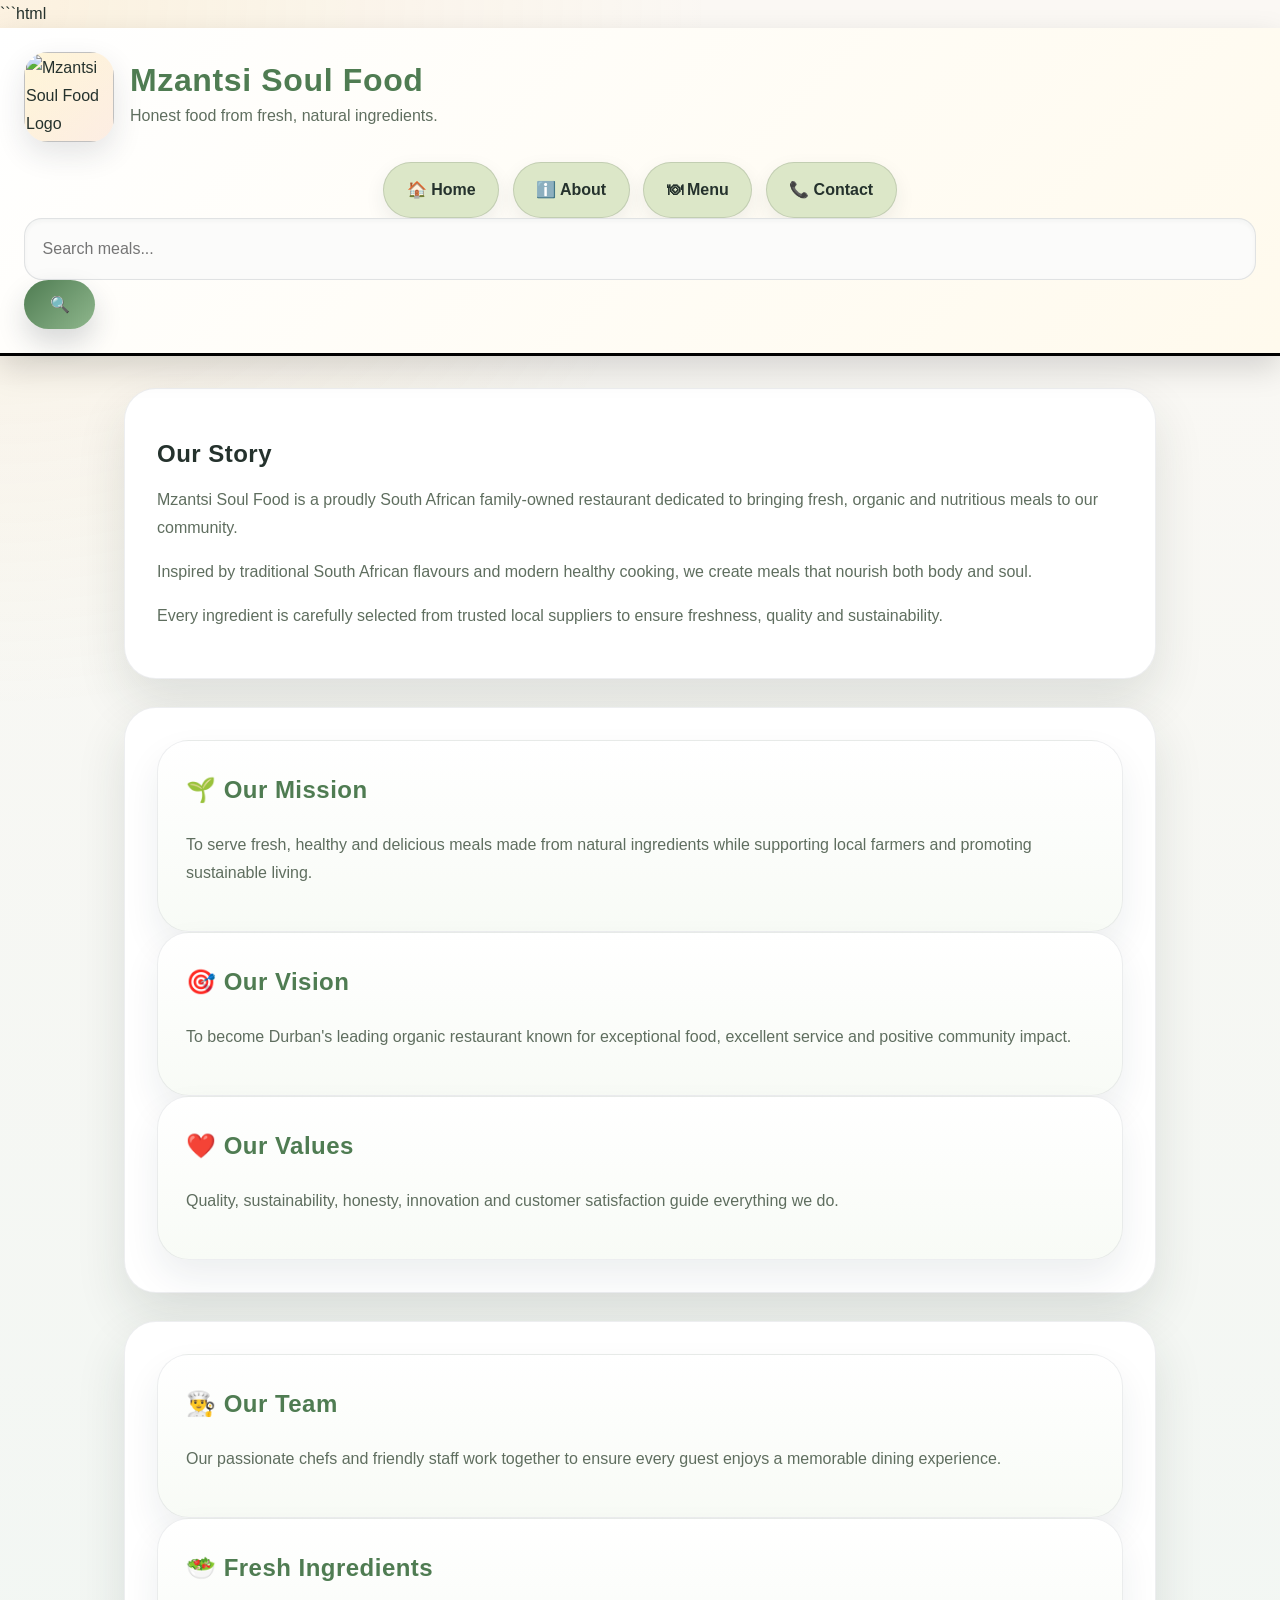
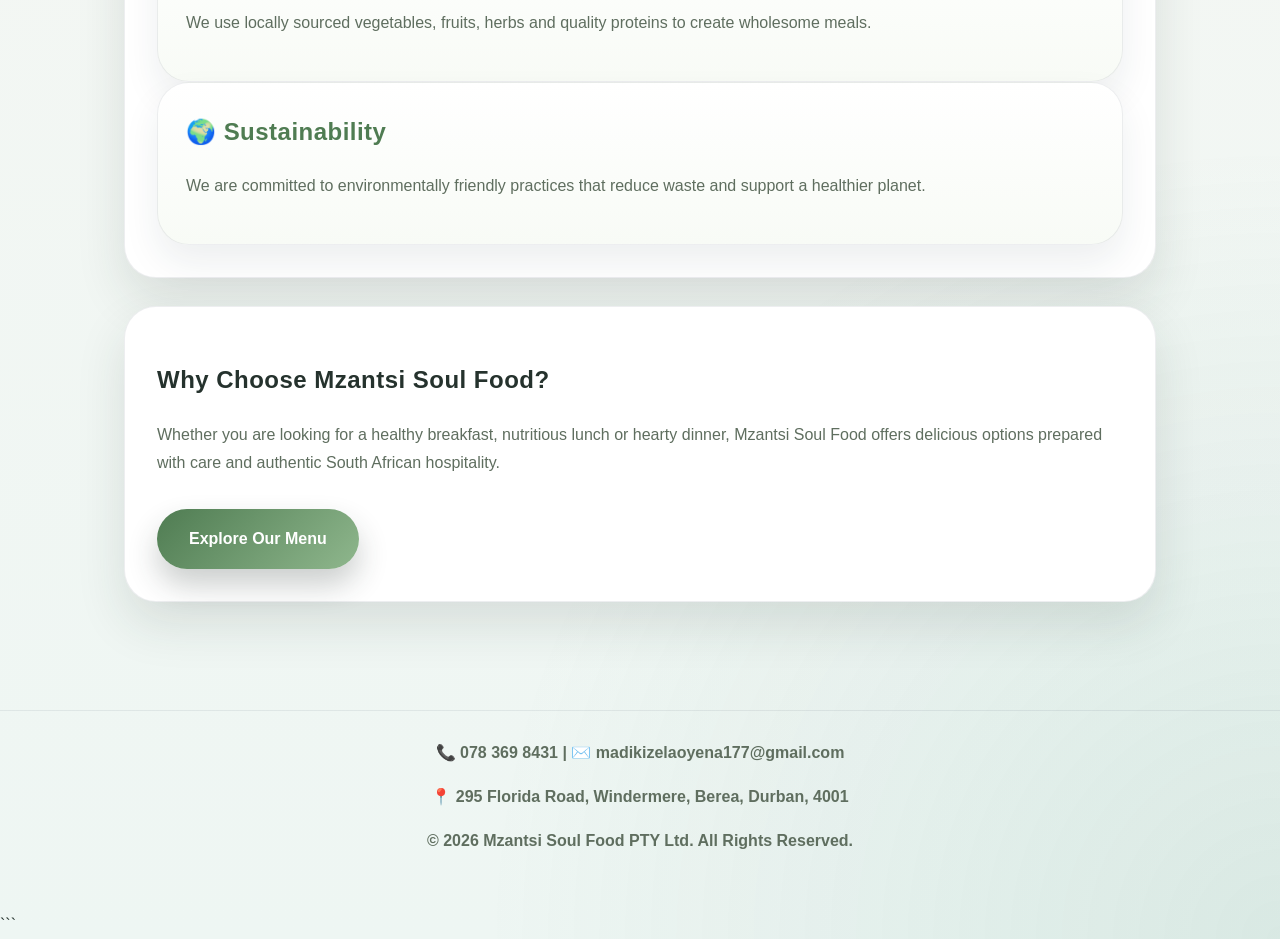
==== commit 59006ed4: "Update about.html" ====
--- a/about.html
+++ b/about.html
@@ -1,29 +1,71 @@
+```html
 <!DOCTYPE html>
 <html lang="en">
 <head>
     <meta charset="UTF-8">
-    <meta name="description" content="Learn about Mzantsi Soul Food, a family-owned restaurant serving fresh organic South African meals in Durban.">
-    <meta name="keywords" content="Mzantsi Soul Food, About Us, Organic Restaurant Durban, South African Cuisine">
-    <meta name="author" content="Mzantsi Soul Food PTY Ltd">
-    <meta name="viewport" content="width=device-width, initial-scale=1.0">
-
-    <title>Mzantsi Soul Food | About Us</title>
-
-    <link rel="stylesheet" href="styles.css">
+
+    <meta name="viewport"
+          content="width=device-width, initial-scale=1.0">
+
+    <!-- SEO META TAGS -->
+    <title>About Us | Mzantsi Soul Food Durban</title>
+
+    <meta name="description"
+          content="Learn about Mzantsi Soul Food, a family-owned restaurant in Durban serving fresh organic South African cuisine made with locally sourced ingredients.">
+
+    <meta name="keywords"
+          content="Mzantsi Soul Food, About Us, Organic Restaurant Durban, South African Cuisine, Healthy Food Durban, Family Restaurant, Organic Meals">
+
+    <meta name="author"
+          content="Mzantsi Soul Food PTY Ltd">
+
+    <meta name="robots"
+          content="index, follow">
+
+    <!-- OPEN GRAPH TAGS -->
+    <meta property="og:title"
+          content="Mzantsi Soul Food | About Us">
+
+    <meta property="og:description"
+          content="Discover our story, mission, vision and commitment to serving healthy organic South African cuisine in Durban.">
+
+    <meta property="og:type"
+          content="website">
+
+    <meta property="og:image"
+          content="images/MSF-Logo.png">
+
+    <!-- FAVICON -->
+    <link rel="icon"
+          type="image/png"
+          href="images/MSF-Logo.png">
+
+    <link rel="stylesheet"
+          href="styles.css">
 </head>
+
 <body>
 
 <header>
+
     <div class="brand">
-        <img src="images/MSF-Logo.png" alt="Mzantsi Soul Food Logo">
+
+        <img src="images/MSF-Logo.png"
+             alt="Mzantsi Soul Food Logo">
 
         <div>
             <h1>Mzantsi Soul Food</h1>
-            <p>Honest food from fresh, natural ingredients.</p>
+
+            <p>
+                Honest food from fresh,
+                natural ingredients.
+            </p>
         </div>
+
     </div>
 
     <nav>
+
         <ul>
             <li><a href="index.html">🏠 Home</a></li>
             <li><a href="about.html">ℹ️ About</a></li>
@@ -31,65 +73,96 @@
             <li><a href="contact.html">📞 Contact</a></li>
         </ul>
 
+        <!-- SEARCH BOX -->
+
         <div class="search-container">
-            <input type="text" id="searchInput" placeholder="Search meals...">
-            <button onclick="searchMenu()">🔍</button>
+
+            <input
+                type="text"
+                id="searchInput"
+                placeholder="Search meals..."
+            >
+
+            <button onclick="searchMenu()">
+                🔍
+            </button>
+
         </div>
+
     </nav>
+
 </header>
 
 <main>
 
     <section class="about-intro">
+
         <h1>Our Story</h1>
 
         <p>
-            Mzantsi Soul Food is a proudly South African,
-            family-owned restaurant dedicated to bringing
-            fresh, organic and nutritious meals to our community.
-            Inspired by traditional South African flavours and
-            modern healthy cooking, we create meals that nourish
-            both body and soul.
-        </p>
-
-        <p>
-            Every ingredient is carefully selected from trusted
-            local suppliers to ensure freshness, quality and
-            sustainability. We believe good food brings people
-            together and creates unforgettable experiences.
-        </p>
+            Mzantsi Soul Food is a proudly
+            South African family-owned
+            restaurant dedicated to bringing
+            fresh, organic and nutritious meals
+            to our community.
+        </p>
+
+        <p>
+            Inspired by traditional South African
+            flavours and modern healthy cooking,
+            we create meals that nourish both
+            body and soul.
+        </p>
+
+        <p>
+            Every ingredient is carefully selected
+            from trusted local suppliers to ensure
+            freshness, quality and sustainability.
+        </p>
+
     </section>
 
     <section class="about-grid">
 
         <article class="about-card">
+
             <h2>🌱 Our Mission</h2>
 
             <p>
-                To serve fresh, healthy and delicious meals made
-                from natural ingredients while supporting local
-                farmers and promoting sustainable living.
-            </p>
-        </article>
-
-        <article class="about-card">
+                To serve fresh, healthy and
+                delicious meals made from
+                natural ingredients while
+                supporting local farmers and
+                promoting sustainable living.
+            </p>
+
+        </article>
+
+        <article class="about-card">
+
             <h2>🎯 Our Vision</h2>
 
             <p>
-                To become Durban's leading organic restaurant,
-                known for exceptional food, excellent service
-                and positive community impact.
-            </p>
-        </article>
-
-        <article class="about-card">
+                To become Durban's leading
+                organic restaurant known for
+                exceptional food, excellent
+                service and positive community
+                impact.
+            </p>
+
+        </article>
+
+        <article class="about-card">
+
             <h2>❤️ Our Values</h2>
 
             <p>
-                Quality, sustainability, honesty, community,
-                innovation and customer satisfaction guide
+                Quality, sustainability,
+                honesty, innovation and
+                customer satisfaction guide
                 everything we do.
             </p>
+
         </article>
 
     </section>
@@ -97,89 +170,121 @@
     <section class="about-grid">
 
         <article class="about-card">
+
             <h2>👨‍🍳 Our Team</h2>
 
             <p>
-                Our passionate chefs and friendly staff work
-                together to ensure every guest enjoys a memorable
-                dining experience.
-            </p>
-        </article>
-
-        <article class="about-card">
+                Our passionate chefs and
+                friendly staff work together
+                to ensure every guest enjoys
+                a memorable dining experience.
+            </p>
+
+        </article>
+
+        <article class="about-card">
+
             <h2>🥗 Fresh Ingredients</h2>
 
             <p>
-                We use locally sourced vegetables, fruits,
-                herbs and quality proteins to create wholesome,
-                nutritious meals.
-            </p>
-        </article>
-
-        <article class="about-card">
+                We use locally sourced vegetables,
+                fruits, herbs and quality proteins
+                to create wholesome meals.
+            </p>
+
+        </article>
+
+        <article class="about-card">
+
             <h2>🌍 Sustainability</h2>
 
             <p>
-                We are committed to environmentally friendly
-                practices that reduce waste and support a
-                healthier planet.
-            </p>
+                We are committed to
+                environmentally friendly
+                practices that reduce waste
+                and support a healthier planet.
+            </p>
+
         </article>
 
     </section>
 
     <section class="about-intro">
+
         <h2>Why Choose Mzantsi Soul Food?</h2>
 
         <p>
-            Whether you are looking for a healthy breakfast,
-            nutritious lunch or hearty dinner, Mzantsi Soul Food
-            offers delicious options prepared with care and
-            authentic South African hospitality.
-        </p>
-
-        <a href="prices.html" class="button">Explore Our Menu</a>
+            Whether you are looking for a healthy
+            breakfast, nutritious lunch or hearty
+            dinner, Mzantsi Soul Food offers
+            delicious options prepared with care
+            and authentic South African hospitality.
+        </p>
+
+        <a href="prices.html"
+           class="button">
+           Explore Our Menu
+        </a>
+
     </section>
 
 </main>
 
 <footer>
-    <p>📞 078 369 8431 | ✉️ madikizelaoyena177@gmail.com</p>
 
     <p>
-        📍 295 Florida Road, Windermere,
-        Berea, Durban, 4001
+        📞 078 369 8431 |
+        ✉️ madikizelaoyena177@gmail.com
+    </p>
+
+    <p>
+        📍 295 Florida Road,
+        Windermere,
+        Berea,
+        Durban,
+        4001
     </p>
 
     <p>
         © 2026 Mzantsi Soul Food PTY Ltd.
         All Rights Reserved.
     </p>
+
 </footer>
 
 <script>
+
 function searchMenu() {
 
     let input =
     document.getElementById("searchInput")
     .value.toLowerCase();
 
-    if(input === ""){
-        alert("Please enter a search term.");
+    if(input === "") {
+
+        alert(
+            "Please enter a search term."
+        );
+
         return;
     }
 
     let pageText =
     document.body.innerText.toLowerCase();
 
-    if(pageText.includes(input)){
+    if(pageText.includes(input)) {
+
         alert("Found: " + input);
-    }
-    else{
+
+    } else {
+
         alert("No results found.");
+
     }
 }
+
 </script>
 
 </body>
 </html>
+```
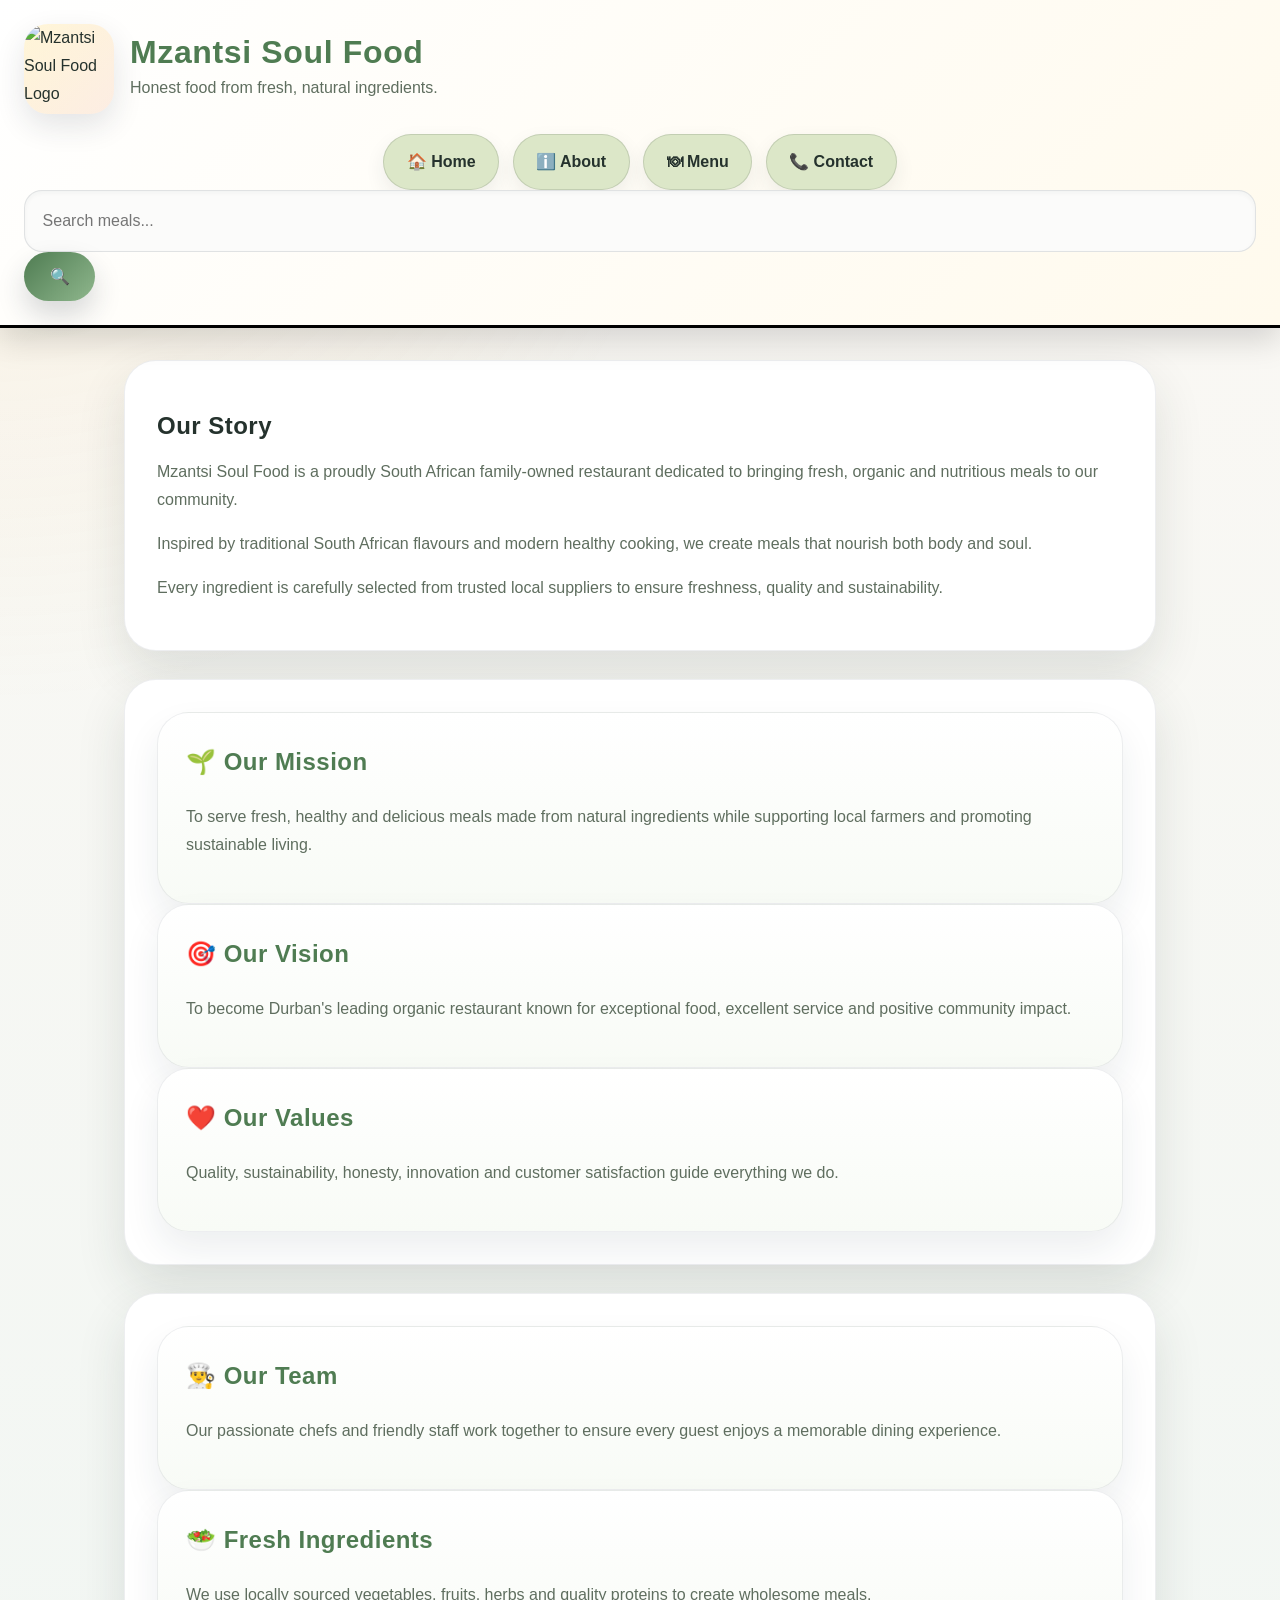
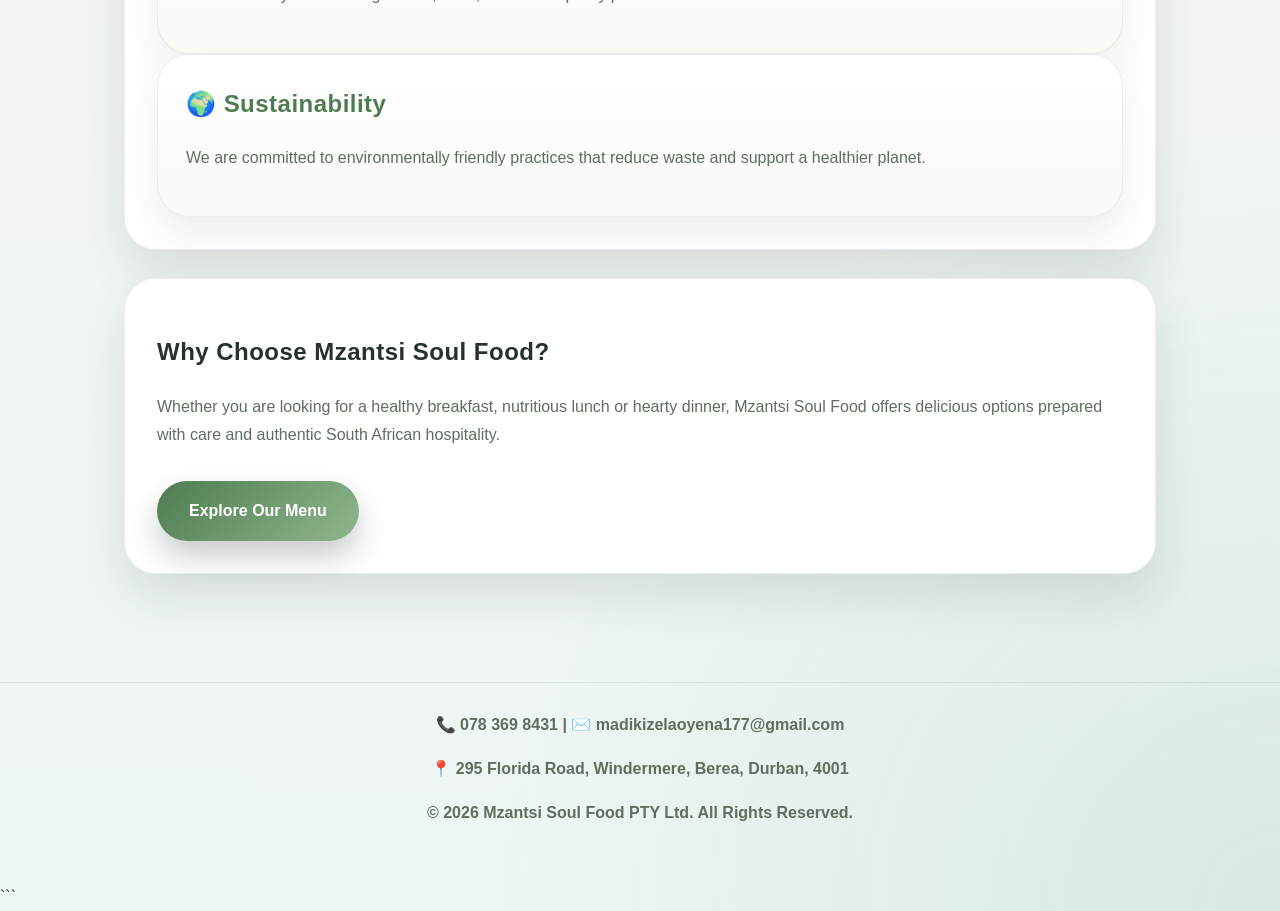
==== commit d7f37f5f: "Update about.html" ====
--- a/about.html
+++ b/about.html
@@ -1,4 +1,4 @@
-```html
+
 <!DOCTYPE html>
 <html lang="en">
 <head>
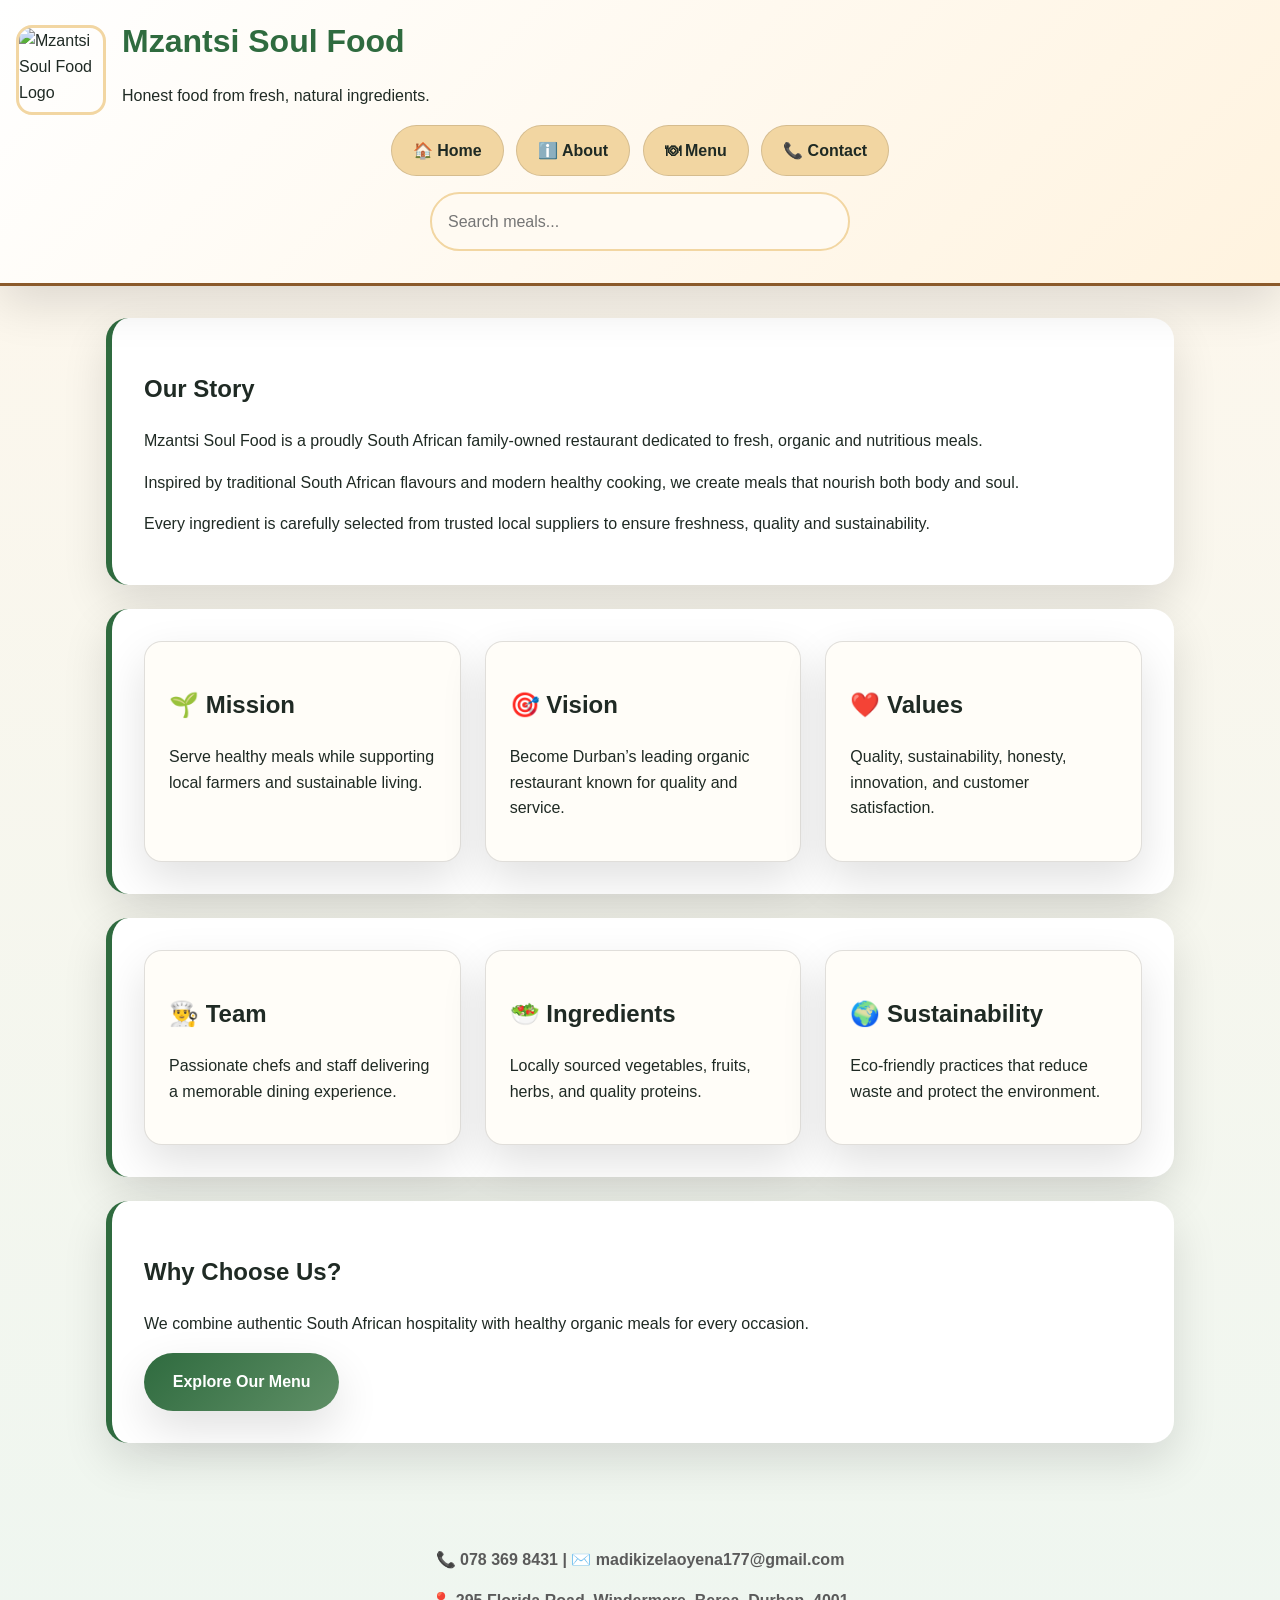
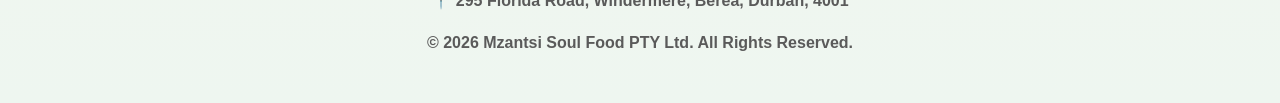
==== commit 011c2dd7: "Update about.html" ====
--- a/about.html
+++ b/about.html
@@ -1,47 +1,32 @@
-
 <!DOCTYPE html>
 <html lang="en">
 <head>
     <meta charset="UTF-8">
-
-    <meta name="viewport"
-          content="width=device-width, initial-scale=1.0">
+    <meta name="viewport" content="width=device-width, initial-scale=1.0">
 
     <!-- SEO META TAGS -->
     <title>About Us | Mzantsi Soul Food Durban</title>
 
     <meta name="description"
-          content="Learn about Mzantsi Soul Food, a family-owned restaurant in Durban serving fresh organic South African cuisine made with locally sourced ingredients.">
+          content="Mzantsi Soul Food is a family-owned restaurant in Durban serving fresh organic South African cuisine made with locally sourced ingredients.">
 
     <meta name="keywords"
-          content="Mzantsi Soul Food, About Us, Organic Restaurant Durban, South African Cuisine, Healthy Food Durban, Family Restaurant, Organic Meals">
+          content="Mzantsi Soul Food, About Us, Durban Restaurant, Organic Food, South African Cuisine">
 
-    <meta name="author"
-          content="Mzantsi Soul Food PTY Ltd">
-
-    <meta name="robots"
-          content="index, follow">
+    <meta name="author" content="Mzantsi Soul Food PTY Ltd">
+    <meta name="robots" content="index, follow">
 
     <!-- OPEN GRAPH TAGS -->
-    <meta property="og:title"
-          content="Mzantsi Soul Food | About Us">
-
-    <meta property="og:description"
-          content="Discover our story, mission, vision and commitment to serving healthy organic South African cuisine in Durban.">
-
-    <meta property="og:type"
-          content="website">
-
-    <meta property="og:image"
-          content="images/MSF-Logo.png">
+    <meta property="og:title" content="Mzantsi Soul Food | About Us">
+    <meta property="og:description" content="Discover our mission, vision, and commitment to organic South African cuisine in Durban.">
+    <meta property="og:type" content="website">
+    <meta property="og:image" content="images/MSF-Logo.png">
 
     <!-- FAVICON -->
-    <link rel="icon"
-          type="image/png"
-          href="images/MSF-Logo.png">
+    <link rel="icon" type="image/png" href="images/MSF-Logo.png">
 
-    <link rel="stylesheet"
-          href="styles.css">
+    <!-- CSS -->
+    <link rel="stylesheet" href="styles.css">
 </head>
 
 <body>
@@ -49,23 +34,15 @@
 <header>
 
     <div class="brand">
-
-        <img src="images/MSF-Logo.png"
-             alt="Mzantsi Soul Food Logo">
+        <img src="images/MSF-Logo.png" alt="Mzantsi Soul Food Logo">
 
         <div>
             <h1>Mzantsi Soul Food</h1>
-
-            <p>
-                Honest food from fresh,
-                natural ingredients.
-            </p>
+            <p>Honest food from fresh, natural ingredients.</p>
         </div>
-
     </div>
 
     <nav>
-
         <ul>
             <li><a href="index.html">🏠 Home</a></li>
             <li><a href="about.html">ℹ️ About</a></li>
@@ -73,218 +50,114 @@
             <li><a href="contact.html">📞 Contact</a></li>
         </ul>
 
-        <!-- SEARCH BOX -->
-
-        <div class="search-container">
-
-            <input
-                type="text"
-                id="searchInput"
-                placeholder="Search meals..."
-            >
-
-            <button onclick="searchMenu()">
-                🔍
-            </button>
-
+        <!-- SEARCH BOX (FIXED TO MATCH CSS) -->
+        <div class="search-box">
+            <input type="text" id="searchInput" placeholder="Search meals...">
         </div>
-
     </nav>
 
 </header>
 
 <main>
 
+    <!-- INTRO SECTION -->
     <section class="about-intro">
-
-        <h1>Our Story</h1>
+        <h2>Our Story</h2>
 
         <p>
-            Mzantsi Soul Food is a proudly
-            South African family-owned
-            restaurant dedicated to bringing
-            fresh, organic and nutritious meals
-            to our community.
+            Mzantsi Soul Food is a proudly South African family-owned restaurant dedicated to fresh, organic and nutritious meals.
         </p>
 
         <p>
-            Inspired by traditional South African
-            flavours and modern healthy cooking,
-            we create meals that nourish both
-            body and soul.
+            Inspired by traditional South African flavours and modern healthy cooking, we create meals that nourish both body and soul.
         </p>
 
         <p>
-            Every ingredient is carefully selected
-            from trusted local suppliers to ensure
-            freshness, quality and sustainability.
+            Every ingredient is carefully selected from trusted local suppliers to ensure freshness, quality and sustainability.
         </p>
-
     </section>
 
+    <!-- GRID SECTION 1 -->
     <section class="about-grid">
 
         <article class="about-card">
-
-            <h2>🌱 Our Mission</h2>
-
-            <p>
-                To serve fresh, healthy and
-                delicious meals made from
-                natural ingredients while
-                supporting local farmers and
-                promoting sustainable living.
-            </p>
-
+            <h2>🌱 Mission</h2>
+            <p>Serve healthy meals while supporting local farmers and sustainable living.</p>
         </article>
 
         <article class="about-card">
-
-            <h2>🎯 Our Vision</h2>
-
-            <p>
-                To become Durban's leading
-                organic restaurant known for
-                exceptional food, excellent
-                service and positive community
-                impact.
-            </p>
-
+            <h2>🎯 Vision</h2>
+            <p>Become Durban’s leading organic restaurant known for quality and service.</p>
         </article>
 
         <article class="about-card">
-
-            <h2>❤️ Our Values</h2>
-
-            <p>
-                Quality, sustainability,
-                honesty, innovation and
-                customer satisfaction guide
-                everything we do.
-            </p>
-
+            <h2>❤️ Values</h2>
+            <p>Quality, sustainability, honesty, innovation, and customer satisfaction.</p>
         </article>
 
     </section>
 
+    <!-- GRID SECTION 2 -->
     <section class="about-grid">
 
         <article class="about-card">
-
-            <h2>👨‍🍳 Our Team</h2>
-
-            <p>
-                Our passionate chefs and
-                friendly staff work together
-                to ensure every guest enjoys
-                a memorable dining experience.
-            </p>
-
+            <h2>👨‍🍳 Team</h2>
+            <p>Passionate chefs and staff delivering a memorable dining experience.</p>
         </article>
 
         <article class="about-card">
-
-            <h2>🥗 Fresh Ingredients</h2>
-
-            <p>
-                We use locally sourced vegetables,
-                fruits, herbs and quality proteins
-                to create wholesome meals.
-            </p>
-
+            <h2>🥗 Ingredients</h2>
+            <p>Locally sourced vegetables, fruits, herbs, and quality proteins.</p>
         </article>
 
         <article class="about-card">
-
             <h2>🌍 Sustainability</h2>
-
-            <p>
-                We are committed to
-                environmentally friendly
-                practices that reduce waste
-                and support a healthier planet.
-            </p>
-
+            <p>Eco-friendly practices that reduce waste and protect the environment.</p>
         </article>
 
     </section>
 
+    <!-- CALL TO ACTION -->
     <section class="about-intro">
-
-        <h2>Why Choose Mzantsi Soul Food?</h2>
+        <h2>Why Choose Us?</h2>
 
         <p>
-            Whether you are looking for a healthy
-            breakfast, nutritious lunch or hearty
-            dinner, Mzantsi Soul Food offers
-            delicious options prepared with care
-            and authentic South African hospitality.
+            We combine authentic South African hospitality with healthy organic meals for every occasion.
         </p>
 
-        <a href="prices.html"
-           class="button">
-           Explore Our Menu
-        </a>
-
+        <a href="prices.html" class="button">Explore Our Menu</a>
     </section>
 
 </main>
 
 <footer>
 
-    <p>
-        📞 078 369 8431 |
-        ✉️ madikizelaoyena177@gmail.com
-    </p>
+    <p>📞 078 369 8431 | ✉️ madikizelaoyena177@gmail.com</p>
 
-    <p>
-        📍 295 Florida Road,
-        Windermere,
-        Berea,
-        Durban,
-        4001
-    </p>
+    <p>📍 295 Florida Road, Windermere, Berea, Durban, 4001</p>
 
-    <p>
-        © 2026 Mzantsi Soul Food PTY Ltd.
-        All Rights Reserved.
-    </p>
+    <p>© 2026 Mzantsi Soul Food PTY Ltd. All Rights Reserved.</p>
 
 </footer>
 
 <script>
+function searchMenu() {
+    let input = document.getElementById("searchInput").value.toLowerCase();
 
-function searchMenu() {
-
-    let input =
-    document.getElementById("searchInput")
-    .value.toLowerCase();
-
-    if(input === "") {
-
-        alert(
-            "Please enter a search term."
-        );
-
+    if (!input) {
+        alert("Please enter a search term.");
         return;
     }
 
-    let pageText =
-    document.body.innerText.toLowerCase();
+    let pageText = document.body.innerText.toLowerCase();
 
-    if(pageText.includes(input)) {
-
+    if (pageText.includes(input)) {
         alert("Found: " + input);
-
     } else {
-
         alert("No results found.");
-
     }
 }
-
 </script>
 
 </body>
 </html>
-```
--- a/styles.css
+++ b/styles.css
@@ -1,15 +1,19 @@
 :root {
-    --bg: #f5f7f0;
+    /* ================= MSF BRAND THEME ================= */
+    --bg: #fff7ec;
     --surface: #ffffff;
-    --primary: #4f7c52;
-    --primary-soft: #8fb78d;
-    --secondary: #6d8a63;
-    --accent: #dce7c8;
-    --text: #25322d;
-    --muted: #5f6e5f;
-    --border: #d7dccf;
-    --shadow: 0 22px 50px rgba(37, 50, 45, 0.12);
-}
+    --primary: #2f6b3f;
+    --primary-soft: #5f8f66;
+    --secondary: #8b5a2b;
+    --accent: #f2d6a2;
+    --highlight: #d9772b;
+    --text: #1f2a24;
+    --muted: #5a5a5a;
+    --border: rgba(0,0,0,0.12);
+    --shadow: 0 18px 45px rgba(0,0,0,0.12);
+}
+
+/* ================= BASE ================= */
 
 * {
     box-sizing: border-box;
@@ -17,117 +21,114 @@
 
 html, body {
     margin: 0;
-    min-height: 100%;
-    font-family: "Inter", "Segoe UI", Tahoma, Geneva, Verdana, sans-serif;
+    font-family: "Segoe UI", Arial, sans-serif;
+    background: linear-gradient(180deg, #fff7ec 0%, #eef6f0 100%);
     color: var(--text);
-    font-weight: 400;
-    background: radial-gradient(circle at top left, rgba(255, 200, 100, 0.14), transparent 25%),
-                radial-gradient(circle at bottom right, rgba(63, 138, 118, 0.12), transparent 28%),
-                linear-gradient(180deg, #fbf8f4 0%, #eef6f3 100%);
-}
-
-body {
-    line-height: 1.75;
-}
-
-h1, h2, h3, h4, h5 {
-    font-weight: 700;
-    letter-spacing: 0.02em;
-}
-
-h1 {
-    line-height: 1.05;
-}
-
-img {
-    max-width: 100%;
-    height: auto;
-    display: block;
-}
-
-.menu-photo,
-.featured-photo {
-    width: 400px;
-    height: 400px;
-    object-fit: cover;
-    border-radius: 20px;
-}
+    line-height: 1.6;
+}
+
+/* ================= HEADER ================= */
 
 header {
-    padding: 1.5rem 1.5rem;
-    background: linear-gradient(135deg, #ffffff 0%, #fffaed 100%);
-    border-bottom: 3px solid #000000;
-    box-shadow: 0 12px 30px rgba(0, 0, 0, 0.15);
     position: sticky;
     top: 0;
-    z-index: 10;
+    z-index: 1000;
+    background: linear-gradient(135deg, #ffffff, #fff3df);
+    border-bottom: 3px solid var(--secondary);
+    padding: 1rem;
+    box-shadow: var(--shadow);
 }
 
 .brand {
     display: flex;
     align-items: center;
     gap: 1rem;
-    margin-bottom: 1rem;
 }
 
 .brand img {
-    width: 120px;
-    height: 120px;
+    width: 90px;
+    height: 90px;
     object-fit: cover;
-    border-radius: 20px;
-    background: var(--accent);
+    border-radius: 16px;
+    border: 3px solid var(--accent);
 }
 
 .brand h1 {
-    font-size: 1.8rem;
     margin: 0;
-    font-weight: bold;
-}
+    color: var(--primary);
+}
+
+/* ================= NAV ================= */
 
 nav ul {
     display: flex;
     flex-wrap: wrap;
-    gap: 0.75rem;
+    justify-content: center;
+    gap: 0.8rem;
     list-style: none;
     padding: 0;
     margin: 0;
-    justify-content: center;
 }
 
 nav a {
-    display: inline-block;
-    padding: 0.75rem 1.2rem;
+    padding: 0.75rem 1.3rem;
+    border-radius: 999px;
     background: var(--accent);
     color: var(--text);
     text-decoration: none;
-    border-radius: 999px;
-    border: 2px solid rgba(37, 50, 45, 0.14);
-    font-weight: bold;
-    transition: transform 0.2s ease, background 0.2s ease, border-color 0.2s ease;
-}
-
-nav a:hover,
-nav a:focus {
+    font-weight: 700;
+    border: 1px solid var(--border);
+    transition: 0.25s ease;
+    display: inline-block;
+}
+
+nav a:hover {
+    background: var(--primary);
+    color: #fff;
     transform: translateY(-2px);
-    background: linear-gradient(135deg, var(--primary), var(--primary-soft));
-    color: #fff;
-    border-color: rgba(42, 125, 127, 0.25);
-}
+}
+
+/* ================= SEARCH BOX ================= */
+
+.search-box {
+    display: flex;
+    justify-content: center;
+    margin: 1rem 0;
+}
+
+.search-box input {
+    width: 100%;
+    max-width: 420px;
+    padding: 0.9rem 1rem;
+    border-radius: 999px;
+    border: 2px solid var(--accent);
+    outline: none;
+    font-size: 1rem;
+}
+
+.search-box input:focus {
+    border-color: var(--primary);
+    box-shadow: 0 0 10px rgba(47, 107, 63, 0.3);
+}
+
+/* ================= LAYOUT ================= */
 
 main {
-    max-width: 1080px;
-    margin: 2rem auto;
-    padding: 0 1.4rem 3rem;
+    max-width: 1100px;
+    margin: auto;
+    padding: 2rem 1rem;
 }
 
 section {
     background: var(--surface);
-    border: 3px solid #000000;
-    border-radius: 28px;
+    border-radius: 22px;
     padding: 2rem;
     margin-bottom: 1.5rem;
-    box-shadow: 0 18px 45px rgba(0, 0, 0, 0.15);
-}
+    box-shadow: var(--shadow);
+    border-left: 6px solid var(--primary);
+}
+
+/* ================= HERO ================= */
 
 .hero {
     display: grid;
@@ -136,990 +137,159 @@
     align-items: center;
 }
 
-.hero h2,
-.pricing h1 {
+.hero h2 {
     color: var(--primary);
-    margin-top: 0;
-    letter-spacing: 0.02em;
-}
-
-.hero p,
-.menu-item-content p,
-.about-card p,
-.contact-details p {
-    color: var(--muted);
-}
+    font-size: 2rem;
+}
+
+/* ================= BUTTON ================= */
 
 .button {
     display: inline-block;
-    margin-top: 1rem;
-    padding: 0.95rem 1.8rem;
+    padding: 1rem 1.8rem;
     border-radius: 999px;
     background: linear-gradient(135deg, var(--primary), var(--primary-soft));
     color: #fff;
+    font-weight: bold;
     text-decoration: none;
-    border: none;
-    font-weight: bold;
-    box-shadow: 0 12px 24px rgba(37, 50, 45, 0.16);
-    transition: transform 0.2s ease, box-shadow 0.2s ease;
-}
-
-.button:hover,
-.button:focus {
-    transform: translateY(-2px);
-    box-shadow: 0 18px 32px rgba(42, 125, 127, 0.24);
-}
+    box-shadow: var(--shadow);
+    transition: 0.2s ease;
+}
+
+.button:hover {
+    transform: translateY(-3px);
+    background: linear-gradient(135deg, var(--highlight), var(--secondary));
+}
+
+/* ================= GRIDS ================= */
 
 .feature-grid,
 .menu-grid,
-.contact-grid {
+.contact-grid,
+.about-grid {
     display: grid;
     gap: 1.5rem;
 }
 
-.feature-grid {
-    grid-template-columns: repeat(2, minmax(0, 1fr));
-}
+.feature-grid { grid-template-columns: repeat(auto-fit, minmax(220px, 1fr)); }
+.about-grid { grid-template-columns: repeat(auto-fit, minmax(220px, 1fr)); }
+.contact-grid { grid-template-columns: repeat(auto-fit, minmax(250px, 1fr)); }
+
+/* ================= CARDS ================= */
 
 .feature-card,
+.menu-item,
 .about-card,
-.menu-item,
+.contact-details,
 .form-card,
-.map-card,
-.contact-details {
-    background: #fcfbf7;
-    border: 1px solid rgba(62, 125, 63, 0.12);
-    border-radius: 28px;
+.map-card {
+    background: #fffdf8;
+    border-radius: 18px;
     padding: 1.5rem;
-}
-
-.menu-grid {
-    grid-template-columns: 1fr;
-}
-
-.menu-item {
-    display: grid;
-    grid-template-columns: 1fr;
-    gap: 1rem;
-}
-
-.menu-item-content h3,
-.about-card h2,
-.contact-details h2 {
-    margin-top: 0;
-}
-
-.menu-item-content p {
-    margin-bottom: 1rem;
-}
+    box-shadow: var(--shadow);
+    border: 1px solid var(--border);
+}
+
+/* ================= MENU IMAGES ================= */
+
+.menu-photo,
+.featured-photo {
+    width: 100%;
+    max-width: 400px;
+    aspect-ratio: 1 / 1;
+    object-fit: cover;
+    border-radius: 18px;
+    border: 3px solid var(--accent);
+    display: block;
+}
+
+/* ================= PRICE TAG ================= */
 
 .price-tag {
-    display: inline-flex;
-    align-items: center;
-    justify-content: center;
-    padding: 0.7rem 1rem;
+    display: inline-block;
+    padding: 0.6rem 1rem;
     border-radius: 999px;
     background: var(--accent);
-    color: var(--primary);
-    font-size: 1rem;
-    font-weight: 700;
-}
-
-.about-grid {
-    grid-template-columns: repeat(3, minmax(0, 1fr));
-}
-
-.contact-grid {
-    grid-template-columns: 1fr 1fr;
-    align-items: start;
-}
-
-.content h3,
-.gallery h2,
-.form-card h2,
-.map-card h2,
-.about-card h2 {
-    margin-top: 0;
-}
-
-p {
-    margin: 0 0 1rem;
-}
-
-form {
-    display: grid;
-    gap: 1rem;
-}
-
-label {
-    font-weight: 600;
-}
+    color: var(--secondary);
+    font-weight: 800;
+}
+
+/* ================= FORMS ================= */
 
 input,
 textarea {
     width: 100%;
-    padding: 0.95rem 1rem;
-    border: 1px solid #d9e5d0;
-    border-radius: 16px;
+    padding: 1rem;
+    border-radius: 12px;
+    border: 1px solid var(--border);
     font: inherit;
-    background: #fbfcf8;
+    background: #fffaf2;
 }
 
 button {
-    width: fit-content;
-    padding: 0.95rem 1.5rem;
+    padding: 0.9rem 1.5rem;
+    border-radius: 999px;
     border: none;
-    border-radius: 999px;
     background: var(--primary);
     color: #fff;
-    font-size: 1rem;
+    font-weight: bold;
     cursor: pointer;
-    transition: background 0.2s ease;
-}
-
-button:hover,
-button:focus {
-    background: var(--primary-soft);
-}
-
-iframe {
-    width: 100%;
-    min-height: 320px;
-    border: 0;
-    border-radius: 22px;
-}
+    transition: 0.2s ease;
+}
+
+button:hover {
+    background: var(--secondary);
+}
+
+/* ================= FOOTER ================= */
 
 footer {
     text-align: center;
-    padding: 1.5rem 1.25rem 2rem;
-    color: var(--muted);
-}
-
-@media (max-width: 920px) {
-    .hero {
-        grid-template-columns: 1fr;
-    }
-
-    .contact-grid,
-    .about-grid {
-        grid-template-columns: 1fr;
-    }
-}
-
-@media (max-width: 720px) {
-    .brand {
-        flex-direction: column;
-        align-items: flex-start;
-    }
-
-    nav ul {
-        justify-content: stretch;
-    }
-
-    .menu-photo,
-    .featured-photo {
-        width: 100%;
-        height: auto;
-    }
-}
-
-.brand {
-    display: flex;
-    align-items: center;
-    gap: 1rem;
-    margin-bottom: 1.25rem;
-}
-
-.brand img {
-    width: 90px;
-    height: 90px;
-    object-fit: cover;
-    border-radius: 24px;
-    background: linear-gradient(135deg, rgba(255, 228, 141, 0.35), rgba(234, 111, 45, 0.12));
-    box-shadow: 0 12px 30px rgba(31, 45, 61, 0.12);
-}
-
-.brand h1 {
-    font-size: 2rem;
-    margin: 0;
-    color: var(--primary);
-}
-
-.brand p {
-    margin: 0.25rem 0 0;
-    color: var(--muted);
-    max-width: 34rem;
-}
-
-nav ul {
-    display: flex;
-    flex-wrap: wrap;
-    gap: 0.85rem;
-    list-style: none;
-    padding: 0;
-    margin: 0;
-    justify-content: center;
-}
-
-nav a {
-    display: inline-block;
-    padding: 0.8rem 1.4rem;
-    background: var(--accent);
-    color: var(--text);
-    text-decoration: none;
-    border-radius: 999px;
-    border: 1px solid rgba(37, 50, 45, 0.14);
-    box-shadow: 0 8px 20px rgba(37, 50, 45, 0.08);
-    font-weight: 700;
-    transition: transform 0.2s ease, background 0.2s ease, color 0.2s ease, box-shadow 0.2s ease;
-}
-
-nav a:hover,
-nav a:focus {
-    transform: translateY(-2px);
-    background: linear-gradient(135deg, var(--primary), var(--primary-soft));
-    color: #ffffff;
-    box-shadow: 0 14px 28px rgba(31, 45, 61, 0.16);
-}
-
-main {
-    max-width: 1080px;
-    margin: 2rem auto;
-    padding: 0 1.5rem 3rem;
-}
-
-section {
-    background: var(--surface);
-    border: 1px solid rgba(31, 45, 61, 0.08);
-    border-radius: 32px;
     padding: 2rem;
-    margin-bottom: 1.75rem;
-    box-shadow: var(--shadow);
-}
-
-.hero {
-    display: grid;
-    grid-template-columns: 1.2fr 1fr;
-    gap: 2rem;
-    align-items: center;
-}
-
-.hero h2,
-.pricing h1 {
-    color: var(--primary);
-    margin-top: 0;
-}
-
-.button {
-    display: inline-block;
-    margin-top: 1rem;
-    padding: 1rem 2rem;
-    border-radius: 999px;
-    background: linear-gradient(135deg, var(--primary), var(--primary-soft));
-    color: #ffffff;
-    text-decoration: none;
-    border: none;
-    font-weight: 700;
-    box-shadow: 0 16px 30px rgba(37, 50, 45, 0.24);
-    transition: transform 0.2s ease, box-shadow 0.2s ease, background 0.2s ease;
-}
-
-.button:hover,
-.button:focus {
-    transform: translateY(-2px);
-    background: linear-gradient(135deg, #7aa37d, #567a59);
-    box-shadow: 0 20px 36px rgba(37, 50, 45, 0.26);
-}
-
-.feature-grid,
-.menu-grid,
-.contact-grid {
-    display: grid;
-    gap: 1.5rem;
-}
-
-.feature-card,
-.about-card,
-.menu-item,
-.form-card,
-.map-card,
-.contact-details {
-    background: linear-gradient(180deg, #ffffff 0%, #f8fbf6 100%);
-    border: 1px solid rgba(31, 45, 61, 0.08);
-    border-radius: 32px;
-    padding: 1.75rem;
-    box-shadow: 0 16px 32px rgba(31, 45, 61, 0.08);
-}
-
-.feature-card {
-    display: grid;
-    grid-template-columns: 1fr;
-    gap: 1rem;
-}
-
-.menu-grid {
-    grid-template-columns: 1fr;
-}
-
-.menu-item {
-    display: grid;
-    grid-template-columns: 1fr;
-    gap: 1.5rem;
-    align-items: center;
-}
-
-.menu-item-content h3,
-.about-card h2,
-.contact-details h2 {
-    margin-top: 0;
-    color: var(--primary);
-}
-
-.menu-item-content p {
-    color: var(--muted);
-    margin-bottom: 1rem;
-}
-
-.price-tag {
-    display: inline-flex;
-    align-items: center;
-    justify-content: center;
-    padding: 0.85rem 1.1rem;
-    border-radius: 999px;
-    background: var(--accent);
-    color: var(--text);
-    font-size: 1rem;
-    font-weight: 700;
-    border: 1px solid rgba(31, 45, 61, 0.08);
-}
-
-.about-grid {
-    grid-template-columns: repeat(3, minmax(0, 1fr));
-}
-
-.contact-grid {
-    grid-template-columns: 1fr 1fr;
-    align-items: start;
-}
-
-.content h3,
-.gallery h2,
-.form-card h2,
-.map-card h2,
-.about-card h2 {
-    margin-top: 0;
-}
-
-p {
-    margin: 0 0 1rem;
-    color: var(--muted);
-}
-
-label {
-    font-weight: 700;
-    color: var(--primary);
-}
-
-input,
-textarea {
-    width: 100%;
-    padding: 1rem 1.1rem;
-    border: 1px solid rgba(31, 45, 61, 0.12);
-    border-radius: 18px;
-    font: inherit;
-    background: #fbfbfa;
-    box-shadow: inset 0 2px 5px rgba(31, 45, 61, 0.04);
-}
-
-button {
-    width: fit-content;
-    padding: 0.95rem 1.6rem;
-    border: none;
-    border-radius: 999px;
-    background: linear-gradient(135deg, var(--primary), var(--primary-soft));
-    color: #fff;
-    font-size: 1rem;
-    font-weight: 700;
-    cursor: pointer;
-    box-shadow: 0 14px 28px rgba(31, 45, 61, 0.18);
-    transition: transform 0.2s ease, box-shadow 0.2s ease, background 0.2s ease;
-}
-
-button:hover,
-button:focus {
-    transform: translateY(-2px);
-    background: linear-gradient(135deg, #7aa37d, #567a59);
-    box-shadow: 0 18px 32px rgba(37, 50, 45, 0.22);
-}
-
-
-.feature-grid,
-.menu-grid,
-.contact-grid {
-    display: grid;
-    gap: 1.5rem;
-}
-
-.feature-grid {
-    grid-template-columns: repeat(2, minmax(0, 1fr));
-}
-
-.feature-card,
-.about-card,
-.menu-item,
-.form-card,
-.map-card,
-.contact-details {
-    background: linear-gradient(180deg, #ffffff 0%, #f8fbf6 100%);
-    border: 1px solid rgba(31, 45, 61, 0.08);
-    border-radius: 32px;
-    padding: 1.75rem;
-    box-shadow: 0 18px 36px rgba(31, 45, 61, 0.08);
-}
-
-.feature-card {
-    display: grid;
-    grid-template-columns: 1fr;
-    gap: 1rem;
-}
-
-.menu-grid {
-    grid-template-columns: 1fr;
-}
-
-.menu-item {
-    display: grid;
-    grid-template-columns: 1fr;
-    gap: 1.5rem;
-    align-items: center;
-}
-
-.menu-item-content h3,
-.about-card h2,
-.contact-details h2 {
-    margin-top: 0;
-    color: var(--primary);
-}
-
-.menu-item-content p {
-    color: var(--muted);
-    margin-bottom: 1rem;
-}
-
-.price-tag {
-    display: inline-flex;
-    align-items: center;
-    justify-content: center;
-    padding: 0.85rem 1.15rem;
-    border-radius: 999px;
-    background: var(--accent);
-    color: var(--text);
-    font-size: 1rem;
-    font-weight: 700;
-    border: 1px solid rgba(31, 45, 61, 0.08);
-}
-
-.about-grid {
-    grid-template-columns: repeat(3, minmax(0, 1fr));
-}
-
-.contact-grid {
-    grid-template-columns: 1fr 1fr;
-    align-items: start;
-}
-
-.content h3,
-.gallery h2,
-.form-card h2,
-.map-card h2,
-.about-card h2 {
-    margin-top: 0;
-}
-
-p {
-    margin: 0 0 1rem;
-}
-
-form {
-    display: grid;
-    gap: 1rem;
-}
-
-label {
-    font-weight: 700;
-    color: var(--primary);
-}
-
-input,
-textarea {
-    width: 100%;
-    padding: 1rem 1.1rem;
-    border: 1px solid rgba(31, 45, 61, 0.12);
-    border-radius: 18px;
-    font: inherit;
-    background: #fbfbfa;
-    box-shadow: inset 0 2px 5px rgba(31, 45, 61, 0.04);
-}
-
-button {
-    width: fit-content;
-    padding: 0.95rem 1.6rem;
-    border: none;
-    border-radius: 999px;
-    background: linear-gradient(135deg, var(--primary), var(--primary-soft));
-    color: #fff;
-    font-size: 1rem;
-    font-weight: 700;
-    cursor: pointer;
-    box-shadow: 0 14px 28px rgba(31, 45, 61, 0.18);
-    transition: transform 0.2s ease, box-shadow 0.2s ease, background 0.2s ease;
-}
-
-button:hover,
-button:focus {
-    transform: translateY(-2px);
-    background: linear-gradient(135deg, #7aa37d, #567a59);
-    box-shadow: 0 18px 32px rgba(37, 50, 45, 0.22);
-}
-
-iframe {
-    width: 100%;
-    min-height: 320px;
-    border: 1px solid rgba(31, 45, 61, 0.12);
-    border-radius: 24px;
-}
-
-footer {
-    text-align: center;
-    padding: 1.75rem 1.25rem 2.5rem;
     color: var(--muted);
     font-weight: 600;
-    border-top: 1px solid rgba(31, 45, 61, 0.08);
-}
-
-/* Steaming Pot Animation */
+}
+
+/* ================= STEAMING POT ================= */
+
 .steaming-pot-section {
-    background: var(--surface);
-    border: 3px solid #000000;
-    border-radius: 24px;
+    text-align: center;
     padding: 2rem;
-    margin-bottom: 1.5rem;
-    box-shadow: 0 18px 45px rgba(0, 0, 0, 0.15);
-    text-align: center;
-}
-
-.steaming-pot-section h2 {
-    color: var(--primary);
-    margin-top: 0;
-    margin-bottom: 2rem;
-}
-
-.steaming-pot-container {
-    display: flex;
-    flex-direction: column;
-    align-items: center;
-    gap: 1.5rem;
-}
-
-.steaming-pot-container p {
-    margin: 0;
-    color: var(--muted);
-    font-style: italic;
-    font-weight: bold;
+    border-radius: 22px;
+    background: #fff;
+    box-shadow: var(--shadow);
+    border-left: 6px solid var(--secondary);
 }
 
 .pot-wrapper {
     position: relative;
     width: 250px;
     height: 350px;
-}
-
-/* Pot Body */
-.pot {
-    position: relative;
-    width: 200px;
-    height: 180px;
-    margin: 0 auto;
-    margin-top: 40px;
-}
-
-.pot-body {
+    margin: auto;
+}
+
+.steam {
     position: absolute;
-    bottom: 0;
-    left: 25px;
-    width: 150px;
-    height: 120px;
-    background: linear-gradient(135deg, #1a1a1a 0%, #333333 50%, #0a0a0a 100%);
-    border-radius: 0 0 40px 40px;
-    box-shadow: inset -5px -5px 15px rgba(0, 0, 0, 0.5), 
-                inset 3px 3px 10px rgba(255, 255, 255, 0.1),
-                0 15px 30px rgba(0, 0, 0, 0.3);
-}
-
-.pot-shine {
-    position: absolute;
-    top: 10px;
-    left: 20px;
-    width: 80px;
-    height: 30px;
-    background: radial-gradient(ellipse at center, rgba(255, 255, 255, 0.15), transparent 70%);
-    border-radius: 50%;
-}
-
-/* Pot Lid */
-.pot-lid {
-    position: absolute;
-    top: 0;
+    bottom: 140px;
     left: 50%;
     transform: translateX(-50%);
-    width: 180px;
-    height: 50px;
-    background: linear-gradient(180deg, #404040 0%, #1a1a1a 100%);
-    border-radius: 50% 50% 30% 30%;
-    box-shadow: inset -3px -3px 10px rgba(0, 0, 0, 0.5),
-                inset 2px 2px 8px rgba(255, 255, 255, 0.1),
-                0 10px 25px rgba(0, 0, 0, 0.3);
-}
-
-.pot-lid-shine {
-    position: absolute;
-    top: 5px;
-    left: 30px;
-    width: 100px;
-    height: 25px;
-    background: radial-gradient(ellipse at center, rgba(255, 255, 255, 0.2), transparent 60%);
-    border-radius: 50%;
-}
-
-/* Pot Handles */
-.pot-handle-left,
-.pot-handle-right {
-    position: absolute;
-    bottom: 30px;
-    width: 40px;
-    height: 60px;
-    border: 4px solid #333333;
-    border-radius: 40px 40px 0 0;
-    background: linear-gradient(90deg, #404040, #1a1a1a);
-}
-
-.pot-handle-left {
-    left: -35px;
-}
-
-.pot-handle-right {
-    right: -35px;
-}
-
-/* Steam Animation */
-.steam {
-    position: absolute;
-    bottom: 100px;
-    width: 40px;
+    width: 30px;
     height: 80px;
-    opacity: 0;
-}
-
-.steam::before {
-    content: '';
-    position: absolute;
-    width: 40px;
-    height: 40px;
-    background: radial-gradient(ellipse at center, rgba(255, 255, 255, 0.6), rgba(200, 200, 200, 0.2) 70%);
-    border-radius: 50%;
-    filter: blur(8px);
-}
-
-.steam::after {
-    content: '';
-    position: absolute;
-    width: 40px;
-    height: 40px;
-    background: radial-gradient(ellipse at center, rgba(255, 255, 255, 0.5), rgba(200, 200, 200, 0.1) 70%);
-    border-radius: 50%;
-    filter: blur(12px);
-    top: 20px;
-}
-
-/* Individual steam animations with staggered delays */
-.steam-1 {
-    left: 60px;
-    animation: steam-rise 2.5s ease-out infinite;
-}
-
-.steam-2 {
-    left: 100px;
-    animation: steam-rise 2.8s ease-out 0.4s infinite;
-}
-
-.steam-3 {
-    left: 140px;
-    animation: steam-rise 2.6s ease-out 0.8s infinite;
-}
-
-.steam-4 {
-    left: 80px;
-    animation: steam-rise 3s ease-out 1.2s infinite;
-}
-
-.steam-5 {
-    left: 120px;
-    animation: steam-rise 2.7s ease-out 1.6s infinite;
-}
-
-@keyframes steam-rise {
-    0% {
-        bottom: 100px;
-        opacity: 0.8;
-        transform: translateX(0) scale(1);
-    }
-    50% {
-        opacity: 0.5;
-    }
-    100% {
-        bottom: 200px;
-        opacity: 0;
-        transform: translateX(15px) scale(1.3);
-    }
-}
-
-/* Firewood Styles */
-.firewood-base {
-    position: absolute;
-    bottom: 20px;
-    left: 50%;
-    transform: translateX(-50%);
-    width: 200px;
-    height: 80px;
-}
-
-/* Wood Logs */
-.wood {
-    position: absolute;
-    background: linear-gradient(135deg, #3d2817 0%, #6b4423 50%, #2a1810 100%);
-    border-radius: 50%;
-    box-shadow: inset -2px -2px 5px rgba(0, 0, 0, 0.6),
-                inset 2px 2px 5px rgba(255, 200, 100, 0.2),
-                -3px 3px 8px rgba(0, 0, 0, 0.4);
-}
-
-.wood::before {
-    content: '';
-    position: absolute;
-    width: 100%;
-    height: 100%;
-    background: repeating-linear-gradient(90deg, transparent, transparent 10px, rgba(0, 0, 0, 0.1) 10px, rgba(0, 0, 0, 0.1) 12px);
-    border-radius: 50%;
-}
-
-.wood-1 {
-    width: 160px;
-    height: 30px;
-    bottom: 50px;
-    left: 20px;
-    transform: rotate(-20deg);
-}
-
-.wood-2 {
-    width: 150px;
-    height: 28px;
-    bottom: 45px;
-    right: 25px;
-    transform: rotate(25deg);
-}
-
-.wood-3 {
-    width: 130px;
-    height: 25px;
-    bottom: 20px;
-    left: 35px;
-    transform: rotate(15deg);
-}
-
-.wood-4 {
-    width: 140px;
-    height: 26px;
-    bottom: 15px;
-    right: 30px;
-    transform: rotate(-30deg);
-}
-
-/* Coal/Charcoal */
-.coal {
-    position: absolute;
-    width: 20px;
-    height: 20px;
-    background: radial-gradient(circle at 30% 30%, #4a4a4a, #1a1a1a);
-    border-radius: 50%;
-    bottom: 30px;
-    box-shadow: inset -1px -1px 3px rgba(0, 0, 0, 0.8),
-                0 2px 4px rgba(0, 0, 0, 0.6);
-}
-
-.coal-1 {
-    left: 80px;
-}
-
-.coal-2 {
-    left: 110px;
-    bottom: 35px;
-}
-
-.coal-3 {
-    right: 90px;
-    bottom: 25px;
-}
-
-/* Flames */
-.flame {
-    position: absolute;
-    bottom: 100px;
-    opacity: 0.8;
-}
-
-.flame::before,
-.flame::after {
-    content: '';
-    position: absolute;
-    background: radial-gradient(ellipse at center, #b8d8a8 0%, #7aa273 30%, #557a51 60%, transparent 100%);
-    border-radius: 50% 50% 30% 30%;
-    filter: blur(3px);
-}
-
-.flame::before {
-    width: 40px;
-    height: 60px;
-    left: 0;
-    bottom: 0;
-}
-
-.flame::after {
-    width: 30px;
-    height: 50px;
-    left: 5px;
-    bottom: 5px;
-    background: radial-gradient(ellipse at center, #d3e5b8 0%, #8ab87a 40%, #5f8b5f 70%, transparent 100%);
-}
-
-.flame-1 {
-    left: 60px;
-    animation: flicker 1.5s ease-in-out infinite;
-}
-
-.flame-2 {
-    left: 100px;
-    animation: flicker 1.8s ease-in-out 0.3s infinite;
-}
-
-.flame-3 {
-    left: 140px;
-    animation: flicker 1.6s ease-in-out 0.6s infinite;
-}
-
-@keyframes flicker {
-    0%, 100% {
-        transform: scaleY(1) translateY(0);
-        opacity: 0.8;
-    }
-    25% {
-        transform: scaleY(1.1) translateY(-5px);
-        opacity: 0.9;
-    }
-    50% {
-        transform: scaleY(0.95) translateY(0);
-        opacity: 0.7;
-    }
-    75% {
-        transform: scaleY(1.05) translateY(-3px);
-        opacity: 0.85;
-    }
-}
-
-/* Glow Effect */
-.glow {
-    position: absolute;
-    bottom: 30px;
-    left: 50%;
-    transform: translateX(-50%);
-    width: 220px;
-    height: 120px;
-    background: radial-gradient(ellipse at center, rgba(255, 100, 0, 0.2), transparent 70%);
-    border-radius: 50%;
-    filter: blur(15px);
-    animation: glow-pulse 2s ease-in-out infinite;
-}
-
-@keyframes glow-pulse {
-    0%, 100% {
-        opacity: 0.3;
-        transform: translateX(-50%) scale(1);
-    }
-    50% {
-        opacity: 0.5;
-        transform: translateX(-50%) scale(1.1);
-    }
-}
-
-@media (max-width: 920px) {
-    .pot-wrapper {
-        width: 200px;
-        height: 250px;
-    }
-    
-    .pot {
-        width: 160px;
-        height: 150px;
-    }
-    
-    .pot-body {
-        left: 20px;
-        width: 120px;
-        height: 100px;
-    }
-    
-    .pot-handle-left,
-    .pot-handle-right {
-        width: 35px;
-        height: 50px;
-    }
-    
-    .pot-handle-left {
-        left: -30px;
-    }
-    
-    .pot-handle-right {
-        right: -30px;
-    }
-}
-
-@media (max-width: 920px) {
+    background: radial-gradient(circle, rgba(255,255,255,0.7), transparent);
+    filter: blur(6px);
+    animation: rise 2.5s infinite ease-out;
+}
+
+@keyframes rise {
+    0% { transform: translate(-50%, 0); opacity: 0.8; }
+    100% { transform: translate(-50%, -130px); opacity: 0; }
+}
+
+/* ================= RESPONSIVE ================= */
+
+@media (max-width: 900px) {
     .hero {
         grid-template-columns: 1fr;
+        text-align: center;
     }
-
-    .contact-grid,
-    .about-grid {
-        grid-template-columns: 1fr;
-    }
-
-    .menu-item {
-        grid-template-columns: 1fr;
-    }
-}
-
-@media (max-width: 720px) {
-    .brand {
-        flex-direction: column;
-        align-items: flex-start;
-    }
-
-    nav ul {
-        justify-content: stretch;
-    }
-
-    .menu-photo,
-    .featured-photo {
-        width: 100%;
-        height: auto;
-    }
-}
+}
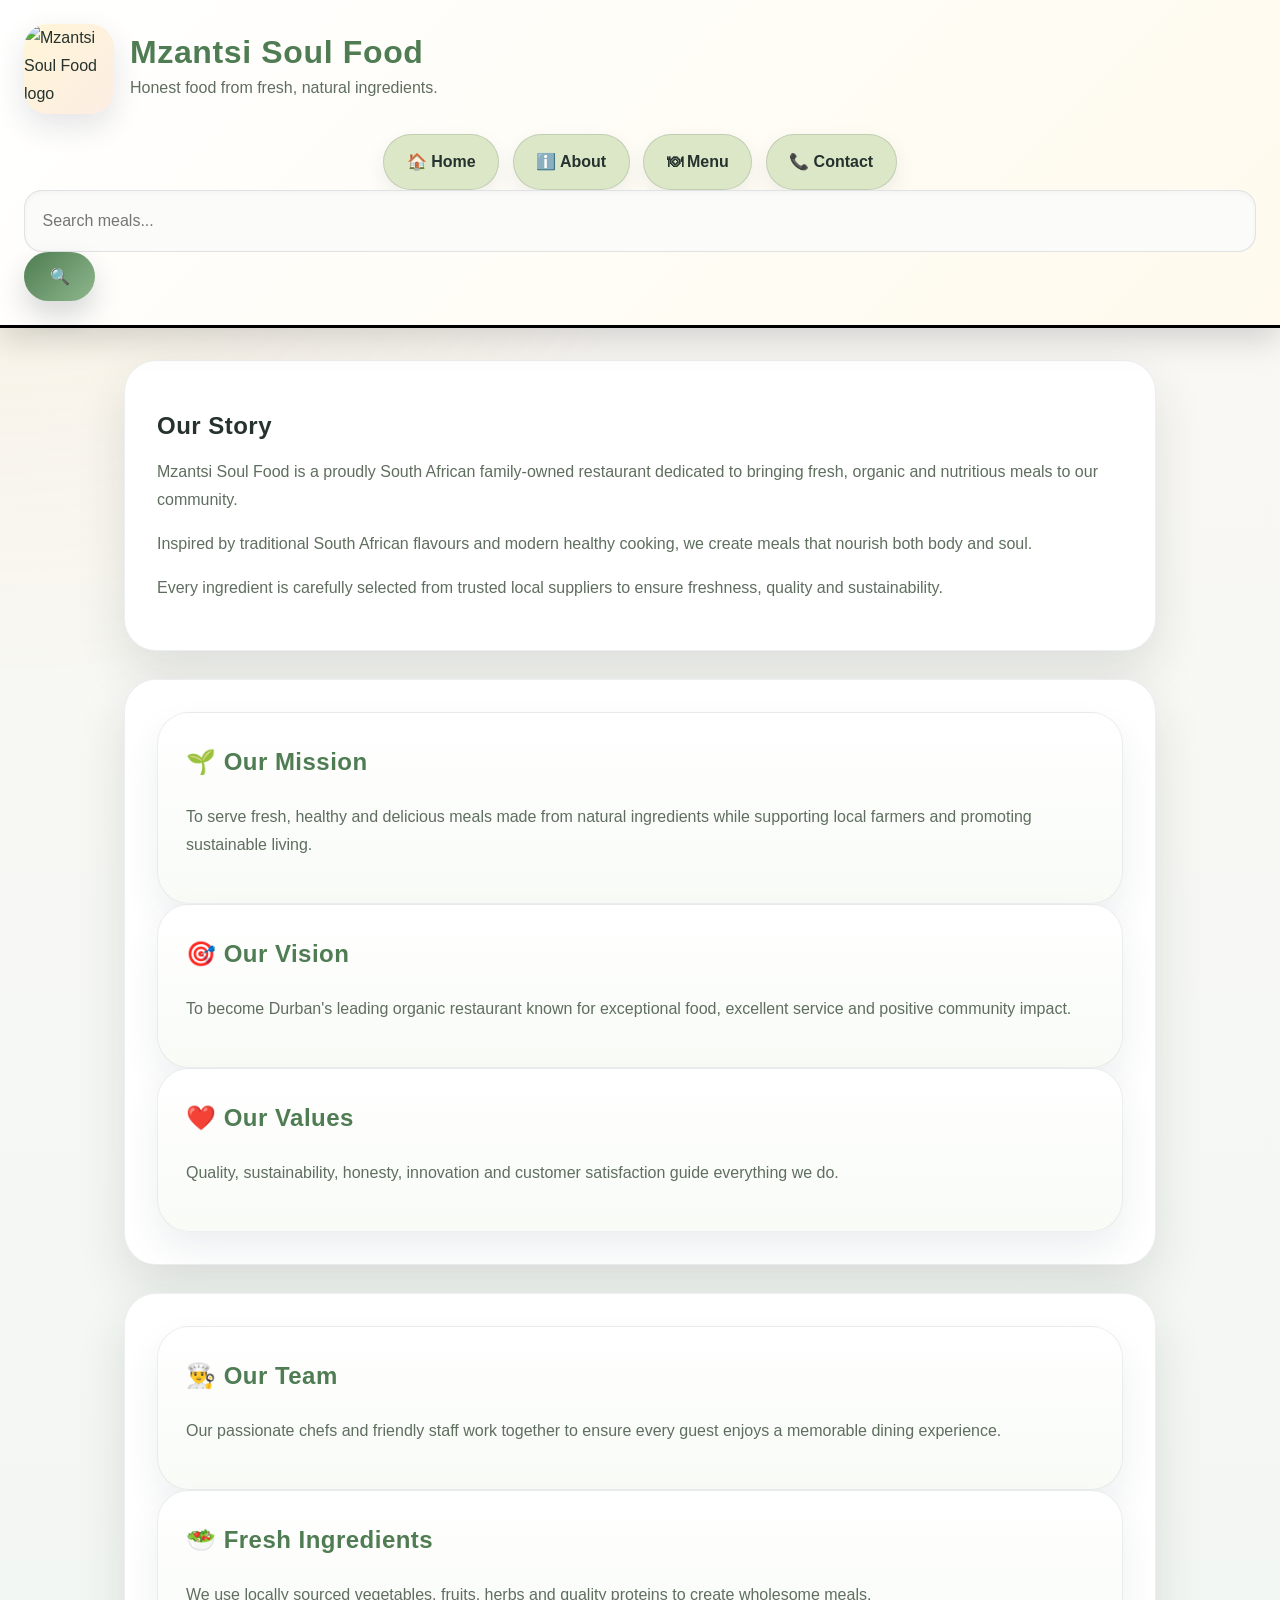
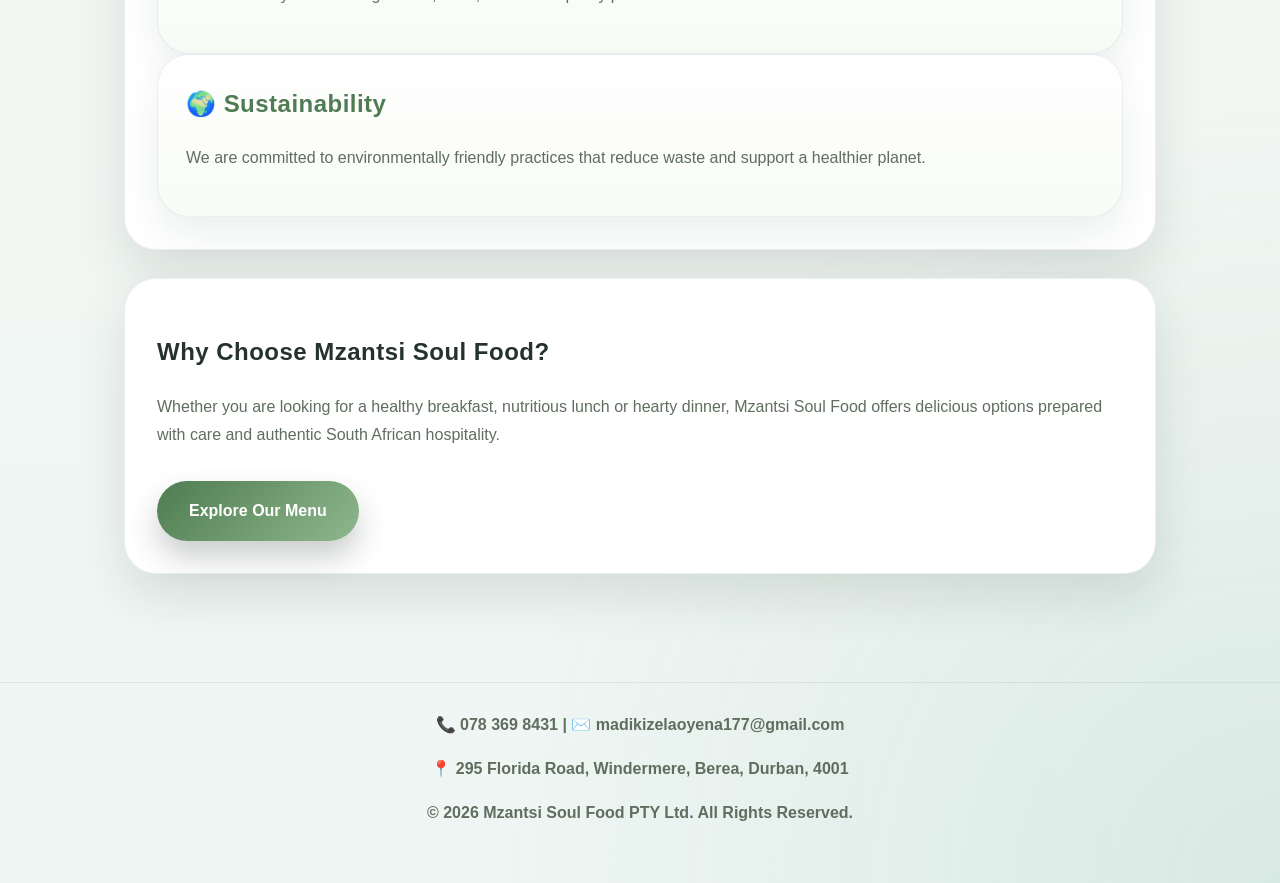
==== commit 9eb80c52: "Update about.html" ====
--- a/about.html
+++ b/about.html
@@ -2,31 +2,45 @@
 <html lang="en">
 <head>
     <meta charset="UTF-8">
-    <meta name="viewport" content="width=device-width, initial-scale=1.0">
+
+    <meta name="viewport"
+          content="width=device-width, initial-scale=1.0">
 
     <!-- SEO META TAGS -->
     <title>About Us | Mzantsi Soul Food Durban</title>
 
     <meta name="description"
-          content="Mzantsi Soul Food is a family-owned restaurant in Durban serving fresh organic South African cuisine made with locally sourced ingredients.">
+          content="Learn about Mzantsi Soul Food, a family-owned restaurant in Durban serving fresh organic South African cuisine made with locally sourced ingredients.">
 
     <meta name="keywords"
-          content="Mzantsi Soul Food, About Us, Durban Restaurant, Organic Food, South African Cuisine">
-
-    <meta name="author" content="Mzantsi Soul Food PTY Ltd">
-    <meta name="robots" content="index, follow">
+          content="Mzantsi Soul Food, About Us, Organic Restaurant Durban, South African Cuisine, Healthy Food Durban, Family Restaurant, Organic Meals">
+
+    <meta name="author"
+          content="Mzantsi Soul Food PTY Ltd">
+
+    <meta name="robots"
+          content="index, follow">
 
     <!-- OPEN GRAPH TAGS -->
-    <meta property="og:title" content="Mzantsi Soul Food | About Us">
-    <meta property="og:description" content="Discover our mission, vision, and commitment to organic South African cuisine in Durban.">
-    <meta property="og:type" content="website">
-    <meta property="og:image" content="images/MSF-Logo.png">
+    <meta property="og:title"
+          content="Mzantsi Soul Food | About Us">
+
+    <meta property="og:description"
+          content="Discover our story, mission, vision and commitment to serving healthy organic South African cuisine in Durban.">
+
+    <meta property="og:type"
+          content="website">
+
+    <meta property="og:image"
+          content="images/MSF-Logo.png">
 
     <!-- FAVICON -->
-    <link rel="icon" type="image/png" href="images/MSF-Logo.png">
-
-    <!-- CSS -->
-    <link rel="stylesheet" href="styles.css">
+    <link rel="icon"
+          type="image/png"
+          href="images/MSF-Logo.png">
+
+    <link rel="stylesheet"
+          href="styles.css">
 </head>
 
 <body>
@@ -34,15 +48,23 @@
 <header>
 
     <div class="brand">
-        <img src="images/MSF-Logo.png" alt="Mzantsi Soul Food Logo">
+
+        <img src="images/MSF-Logo.png"
+             alt="Mzantsi Soul Food logo">
 
         <div>
             <h1>Mzantsi Soul Food</h1>
-            <p>Honest food from fresh, natural ingredients.</p>
+
+            <p>
+                Honest food from fresh,
+                natural ingredients.
+            </p>
         </div>
+
     </div>
 
     <nav>
+
         <ul>
             <li><a href="index.html">🏠 Home</a></li>
             <li><a href="about.html">ℹ️ About</a></li>
@@ -50,113 +72,189 @@
             <li><a href="contact.html">📞 Contact</a></li>
         </ul>
 
-        <!-- SEARCH BOX (FIXED TO MATCH CSS) -->
-        <div class="search-box">
-            <input type="text" id="searchInput" placeholder="Search meals...">
+        <!-- SEARCH BOX -->
+
+        <div class="search-container">
+
+            <input
+                type="text"
+                id="searchInput"
+                placeholder="Search meals...">
+
+            <button onclick="searchMenu()">
+                🔍
+            </button>
+
         </div>
+
     </nav>
 
 </header>
 
 <main>
 
-    <!-- INTRO SECTION -->
     <section class="about-intro">
-        <h2>Our Story</h2>
-
-        <p>
-            Mzantsi Soul Food is a proudly South African family-owned restaurant dedicated to fresh, organic and nutritious meals.
-        </p>
-
-        <p>
-            Inspired by traditional South African flavours and modern healthy cooking, we create meals that nourish both body and soul.
-        </p>
-
-        <p>
-            Every ingredient is carefully selected from trusted local suppliers to ensure freshness, quality and sustainability.
-        </p>
-    </section>
-
-    <!-- GRID SECTION 1 -->
+
+        <h1>Our Story</h1>
+
+        <p>
+            Mzantsi Soul Food is a proudly
+            South African family-owned
+            restaurant dedicated to bringing
+            fresh, organic and nutritious meals
+            to our community.
+        </p>
+
+        <p>
+            Inspired by traditional South African
+            flavours and modern healthy cooking,
+            we create meals that nourish both
+            body and soul.
+        </p>
+
+        <p>
+            Every ingredient is carefully selected
+            from trusted local suppliers to ensure
+            freshness, quality and sustainability.
+        </p>
+
+    </section>
+
     <section class="about-grid">
 
         <article class="about-card">
-            <h2>🌱 Mission</h2>
-            <p>Serve healthy meals while supporting local farmers and sustainable living.</p>
-        </article>
-
-        <article class="about-card">
-            <h2>🎯 Vision</h2>
-            <p>Become Durban’s leading organic restaurant known for quality and service.</p>
-        </article>
-
-        <article class="about-card">
-            <h2>❤️ Values</h2>
-            <p>Quality, sustainability, honesty, innovation, and customer satisfaction.</p>
-        </article>
-
-    </section>
-
-    <!-- GRID SECTION 2 -->
+            <h2>🌱 Our Mission</h2>
+            <p>
+                To serve fresh, healthy and
+                delicious meals made from
+                natural ingredients while
+                supporting local farmers and
+                promoting sustainable living.
+            </p>
+        </article>
+
+        <article class="about-card">
+            <h2>🎯 Our Vision</h2>
+            <p>
+                To become Durban's leading
+                organic restaurant known for
+                exceptional food, excellent
+                service and positive community
+                impact.
+            </p>
+        </article>
+
+        <article class="about-card">
+            <h2>❤️ Our Values</h2>
+            <p>
+                Quality, sustainability,
+                honesty, innovation and
+                customer satisfaction guide
+                everything we do.
+            </p>
+        </article>
+
+    </section>
+
     <section class="about-grid">
 
         <article class="about-card">
-            <h2>👨‍🍳 Team</h2>
-            <p>Passionate chefs and staff delivering a memorable dining experience.</p>
-        </article>
-
-        <article class="about-card">
-            <h2>🥗 Ingredients</h2>
-            <p>Locally sourced vegetables, fruits, herbs, and quality proteins.</p>
+            <h2>👨‍🍳 Our Team</h2>
+            <p>
+                Our passionate chefs and
+                friendly staff work together
+                to ensure every guest enjoys
+                a memorable dining experience.
+            </p>
+        </article>
+
+        <article class="about-card">
+            <h2>🥗 Fresh Ingredients</h2>
+            <p>
+                We use locally sourced vegetables,
+                fruits, herbs and quality proteins
+                to create wholesome meals.
+            </p>
         </article>
 
         <article class="about-card">
             <h2>🌍 Sustainability</h2>
-            <p>Eco-friendly practices that reduce waste and protect the environment.</p>
-        </article>
-
-    </section>
-
-    <!-- CALL TO ACTION -->
+            <p>
+                We are committed to
+                environmentally friendly
+                practices that reduce waste
+                and support a healthier planet.
+            </p>
+        </article>
+
+    </section>
+
     <section class="about-intro">
-        <h2>Why Choose Us?</h2>
-
-        <p>
-            We combine authentic South African hospitality with healthy organic meals for every occasion.
-        </p>
-
-        <a href="prices.html" class="button">Explore Our Menu</a>
+
+        <h2>Why Choose Mzantsi Soul Food?</h2>
+
+        <p>
+            Whether you are looking for a healthy
+            breakfast, nutritious lunch or hearty
+            dinner, Mzantsi Soul Food offers
+            delicious options prepared with care
+            and authentic South African hospitality.
+        </p>
+
+        <a href="prices.html"
+           class="button">
+           Explore Our Menu
+        </a>
+
     </section>
 
 </main>
 
 <footer>
 
-    <p>📞 078 369 8431 | ✉️ madikizelaoyena177@gmail.com</p>
-
-    <p>📍 295 Florida Road, Windermere, Berea, Durban, 4001</p>
-
-    <p>© 2026 Mzantsi Soul Food PTY Ltd. All Rights Reserved.</p>
+    <p>
+        📞 078 369 8431 |
+        ✉️ madikizelaoyena177@gmail.com
+    </p>
+
+    <p>
+        📍 295 Florida Road,
+        Windermere,
+        Berea,
+        Durban,
+        4001
+    </p>
+
+    <p>
+        © 2026 Mzantsi Soul Food PTY Ltd.
+        All Rights Reserved.
+    </p>
 
 </footer>
 
 <script>
+
 function searchMenu() {
-    let input = document.getElementById("searchInput").value.toLowerCase();
-
-    if (!input) {
+
+    let input =
+    document.getElementById("searchInput")
+    .value.toLowerCase();
+
+    if(input === "") {
         alert("Please enter a search term.");
         return;
     }
 
-    let pageText = document.body.innerText.toLowerCase();
-
-    if (pageText.includes(input)) {
+    let pageText =
+    document.body.innerText.toLowerCase();
+
+    if(pageText.includes(input)) {
         alert("Found: " + input);
     } else {
         alert("No results found.");
     }
 }
+
 </script>
 
 </body>
--- a/styles.css
+++ b/styles.css
@@ -1,19 +1,15 @@
 :root {
-    /* ================= MSF BRAND THEME ================= */
-    --bg: #fff7ec;
+    --bg: #f5f7f0;
     --surface: #ffffff;
-    --primary: #2f6b3f;
-    --primary-soft: #5f8f66;
-    --secondary: #8b5a2b;
-    --accent: #f2d6a2;
-    --highlight: #d9772b;
-    --text: #1f2a24;
-    --muted: #5a5a5a;
-    --border: rgba(0,0,0,0.12);
-    --shadow: 0 18px 45px rgba(0,0,0,0.12);
-}
-
-/* ================= BASE ================= */
+    --primary: #4f7c52;
+    --primary-soft: #8fb78d;
+    --secondary: #6d8a63;
+    --accent: #dce7c8;
+    --text: #25322d;
+    --muted: #5f6e5f;
+    --border: #d7dccf;
+    --shadow: 0 22px 50px rgba(37, 50, 45, 0.12);
+}
 
 * {
     box-sizing: border-box;
@@ -21,114 +17,117 @@
 
 html, body {
     margin: 0;
-    font-family: "Segoe UI", Arial, sans-serif;
-    background: linear-gradient(180deg, #fff7ec 0%, #eef6f0 100%);
+    min-height: 100%;
+    font-family: "Inter", "Segoe UI", Tahoma, Geneva, Verdana, sans-serif;
     color: var(--text);
-    line-height: 1.6;
-}
-
-/* ================= HEADER ================= */
+    font-weight: 400;
+    background: radial-gradient(circle at top left, rgba(255, 200, 100, 0.14), transparent 25%),
+                radial-gradient(circle at bottom right, rgba(63, 138, 118, 0.12), transparent 28%),
+                linear-gradient(180deg, #fbf8f4 0%, #eef6f3 100%);
+}
+
+body {
+    line-height: 1.75;
+}
+
+h1, h2, h3, h4, h5 {
+    font-weight: 700;
+    letter-spacing: 0.02em;
+}
+
+h1 {
+    line-height: 1.05;
+}
+
+img {
+    max-width: 100%;
+    height: auto;
+    display: block;
+}
+
+.menu-photo,
+.featured-photo {
+    width: 400px;
+    height: 400px;
+    object-fit: cover;
+    border-radius: 20px;
+}
 
 header {
+    padding: 1.5rem 1.5rem;
+    background: linear-gradient(135deg, #ffffff 0%, #fffaed 100%);
+    border-bottom: 3px solid #000000;
+    box-shadow: 0 12px 30px rgba(0, 0, 0, 0.15);
     position: sticky;
     top: 0;
-    z-index: 1000;
-    background: linear-gradient(135deg, #ffffff, #fff3df);
-    border-bottom: 3px solid var(--secondary);
-    padding: 1rem;
-    box-shadow: var(--shadow);
+    z-index: 10;
 }
 
 .brand {
     display: flex;
     align-items: center;
     gap: 1rem;
+    margin-bottom: 1rem;
 }
 
 .brand img {
-    width: 90px;
-    height: 90px;
+    width: 120px;
+    height: 120px;
     object-fit: cover;
-    border-radius: 16px;
-    border: 3px solid var(--accent);
+    border-radius: 20px;
+    background: var(--accent);
 }
 
 .brand h1 {
+    font-size: 1.8rem;
     margin: 0;
-    color: var(--primary);
-}
-
-/* ================= NAV ================= */
+    font-weight: bold;
+}
 
 nav ul {
     display: flex;
     flex-wrap: wrap;
-    justify-content: center;
-    gap: 0.8rem;
+    gap: 0.75rem;
     list-style: none;
     padding: 0;
     margin: 0;
+    justify-content: center;
 }
 
 nav a {
-    padding: 0.75rem 1.3rem;
-    border-radius: 999px;
+    display: inline-block;
+    padding: 0.75rem 1.2rem;
     background: var(--accent);
     color: var(--text);
     text-decoration: none;
-    font-weight: 700;
-    border: 1px solid var(--border);
-    transition: 0.25s ease;
-    display: inline-block;
-}
-
-nav a:hover {
-    background: var(--primary);
+    border-radius: 999px;
+    border: 2px solid rgba(37, 50, 45, 0.14);
+    font-weight: bold;
+    transition: transform 0.2s ease, background 0.2s ease, border-color 0.2s ease;
+}
+
+nav a:hover,
+nav a:focus {
+    transform: translateY(-2px);
+    background: linear-gradient(135deg, var(--primary), var(--primary-soft));
     color: #fff;
-    transform: translateY(-2px);
-}
-
-/* ================= SEARCH BOX ================= */
-
-.search-box {
-    display: flex;
-    justify-content: center;
-    margin: 1rem 0;
-}
-
-.search-box input {
-    width: 100%;
-    max-width: 420px;
-    padding: 0.9rem 1rem;
-    border-radius: 999px;
-    border: 2px solid var(--accent);
-    outline: none;
-    font-size: 1rem;
-}
-
-.search-box input:focus {
-    border-color: var(--primary);
-    box-shadow: 0 0 10px rgba(47, 107, 63, 0.3);
-}
-
-/* ================= LAYOUT ================= */
+    border-color: rgba(42, 125, 127, 0.25);
+}
 
 main {
-    max-width: 1100px;
-    margin: auto;
-    padding: 2rem 1rem;
+    max-width: 1080px;
+    margin: 2rem auto;
+    padding: 0 1.4rem 3rem;
 }
 
 section {
     background: var(--surface);
-    border-radius: 22px;
+    border: 3px solid #000000;
+    border-radius: 28px;
     padding: 2rem;
     margin-bottom: 1.5rem;
-    box-shadow: var(--shadow);
-    border-left: 6px solid var(--primary);
-}
-
-/* ================= HERO ================= */
+    box-shadow: 0 18px 45px rgba(0, 0, 0, 0.15);
+}
 
 .hero {
     display: grid;
@@ -137,159 +136,990 @@
     align-items: center;
 }
 
-.hero h2 {
+.hero h2,
+.pricing h1 {
     color: var(--primary);
-    font-size: 2rem;
-}
-
-/* ================= BUTTON ================= */
+    margin-top: 0;
+    letter-spacing: 0.02em;
+}
+
+.hero p,
+.menu-item-content p,
+.about-card p,
+.contact-details p {
+    color: var(--muted);
+}
 
 .button {
     display: inline-block;
-    padding: 1rem 1.8rem;
+    margin-top: 1rem;
+    padding: 0.95rem 1.8rem;
     border-radius: 999px;
     background: linear-gradient(135deg, var(--primary), var(--primary-soft));
     color: #fff;
+    text-decoration: none;
+    border: none;
     font-weight: bold;
-    text-decoration: none;
-    box-shadow: var(--shadow);
-    transition: 0.2s ease;
-}
-
-.button:hover {
-    transform: translateY(-3px);
-    background: linear-gradient(135deg, var(--highlight), var(--secondary));
-}
-
-/* ================= GRIDS ================= */
+    box-shadow: 0 12px 24px rgba(37, 50, 45, 0.16);
+    transition: transform 0.2s ease, box-shadow 0.2s ease;
+}
+
+.button:hover,
+.button:focus {
+    transform: translateY(-2px);
+    box-shadow: 0 18px 32px rgba(42, 125, 127, 0.24);
+}
 
 .feature-grid,
 .menu-grid,
-.contact-grid,
-.about-grid {
+.contact-grid {
     display: grid;
     gap: 1.5rem;
 }
 
-.feature-grid { grid-template-columns: repeat(auto-fit, minmax(220px, 1fr)); }
-.about-grid { grid-template-columns: repeat(auto-fit, minmax(220px, 1fr)); }
-.contact-grid { grid-template-columns: repeat(auto-fit, minmax(250px, 1fr)); }
-
-/* ================= CARDS ================= */
+.feature-grid {
+    grid-template-columns: repeat(2, minmax(0, 1fr));
+}
 
 .feature-card,
+.about-card,
 .menu-item,
-.about-card,
-.contact-details,
 .form-card,
-.map-card {
-    background: #fffdf8;
-    border-radius: 18px;
+.map-card,
+.contact-details {
+    background: #fcfbf7;
+    border: 1px solid rgba(62, 125, 63, 0.12);
+    border-radius: 28px;
     padding: 1.5rem;
-    box-shadow: var(--shadow);
-    border: 1px solid var(--border);
-}
-
-/* ================= MENU IMAGES ================= */
-
-.menu-photo,
-.featured-photo {
-    width: 100%;
-    max-width: 400px;
-    aspect-ratio: 1 / 1;
-    object-fit: cover;
-    border-radius: 18px;
-    border: 3px solid var(--accent);
-    display: block;
-}
-
-/* ================= PRICE TAG ================= */
+}
+
+.menu-grid {
+    grid-template-columns: 1fr;
+}
+
+.menu-item {
+    display: grid;
+    grid-template-columns: 1fr;
+    gap: 1rem;
+}
+
+.menu-item-content h3,
+.about-card h2,
+.contact-details h2 {
+    margin-top: 0;
+}
+
+.menu-item-content p {
+    margin-bottom: 1rem;
+}
 
 .price-tag {
-    display: inline-block;
-    padding: 0.6rem 1rem;
+    display: inline-flex;
+    align-items: center;
+    justify-content: center;
+    padding: 0.7rem 1rem;
     border-radius: 999px;
     background: var(--accent);
-    color: var(--secondary);
-    font-weight: 800;
-}
-
-/* ================= FORMS ================= */
+    color: var(--primary);
+    font-size: 1rem;
+    font-weight: 700;
+}
+
+.about-grid {
+    grid-template-columns: repeat(3, minmax(0, 1fr));
+}
+
+.contact-grid {
+    grid-template-columns: 1fr 1fr;
+    align-items: start;
+}
+
+.content h3,
+.gallery h2,
+.form-card h2,
+.map-card h2,
+.about-card h2 {
+    margin-top: 0;
+}
+
+p {
+    margin: 0 0 1rem;
+}
+
+form {
+    display: grid;
+    gap: 1rem;
+}
+
+label {
+    font-weight: 600;
+}
 
 input,
 textarea {
     width: 100%;
-    padding: 1rem;
-    border-radius: 12px;
-    border: 1px solid var(--border);
+    padding: 0.95rem 1rem;
+    border: 1px solid #d9e5d0;
+    border-radius: 16px;
     font: inherit;
-    background: #fffaf2;
+    background: #fbfcf8;
 }
 
 button {
-    padding: 0.9rem 1.5rem;
+    width: fit-content;
+    padding: 0.95rem 1.5rem;
+    border: none;
     border-radius: 999px;
-    border: none;
     background: var(--primary);
     color: #fff;
-    font-weight: bold;
+    font-size: 1rem;
     cursor: pointer;
-    transition: 0.2s ease;
-}
-
-button:hover {
-    background: var(--secondary);
-}
-
-/* ================= FOOTER ================= */
+    transition: background 0.2s ease;
+}
+
+button:hover,
+button:focus {
+    background: var(--primary-soft);
+}
+
+iframe {
+    width: 100%;
+    min-height: 320px;
+    border: 0;
+    border-radius: 22px;
+}
 
 footer {
     text-align: center;
+    padding: 1.5rem 1.25rem 2rem;
+    color: var(--muted);
+}
+
+@media (max-width: 920px) {
+    .hero {
+        grid-template-columns: 1fr;
+    }
+
+    .contact-grid,
+    .about-grid {
+        grid-template-columns: 1fr;
+    }
+}
+
+@media (max-width: 720px) {
+    .brand {
+        flex-direction: column;
+        align-items: flex-start;
+    }
+
+    nav ul {
+        justify-content: stretch;
+    }
+
+    .menu-photo,
+    .featured-photo {
+        width: 100%;
+        height: auto;
+    }
+}
+
+.brand {
+    display: flex;
+    align-items: center;
+    gap: 1rem;
+    margin-bottom: 1.25rem;
+}
+
+.brand img {
+    width: 90px;
+    height: 90px;
+    object-fit: cover;
+    border-radius: 24px;
+    background: linear-gradient(135deg, rgba(255, 228, 141, 0.35), rgba(234, 111, 45, 0.12));
+    box-shadow: 0 12px 30px rgba(31, 45, 61, 0.12);
+}
+
+.brand h1 {
+    font-size: 2rem;
+    margin: 0;
+    color: var(--primary);
+}
+
+.brand p {
+    margin: 0.25rem 0 0;
+    color: var(--muted);
+    max-width: 34rem;
+}
+
+nav ul {
+    display: flex;
+    flex-wrap: wrap;
+    gap: 0.85rem;
+    list-style: none;
+    padding: 0;
+    margin: 0;
+    justify-content: center;
+}
+
+nav a {
+    display: inline-block;
+    padding: 0.8rem 1.4rem;
+    background: var(--accent);
+    color: var(--text);
+    text-decoration: none;
+    border-radius: 999px;
+    border: 1px solid rgba(37, 50, 45, 0.14);
+    box-shadow: 0 8px 20px rgba(37, 50, 45, 0.08);
+    font-weight: 700;
+    transition: transform 0.2s ease, background 0.2s ease, color 0.2s ease, box-shadow 0.2s ease;
+}
+
+nav a:hover,
+nav a:focus {
+    transform: translateY(-2px);
+    background: linear-gradient(135deg, var(--primary), var(--primary-soft));
+    color: #ffffff;
+    box-shadow: 0 14px 28px rgba(31, 45, 61, 0.16);
+}
+
+main {
+    max-width: 1080px;
+    margin: 2rem auto;
+    padding: 0 1.5rem 3rem;
+}
+
+section {
+    background: var(--surface);
+    border: 1px solid rgba(31, 45, 61, 0.08);
+    border-radius: 32px;
     padding: 2rem;
+    margin-bottom: 1.75rem;
+    box-shadow: var(--shadow);
+}
+
+.hero {
+    display: grid;
+    grid-template-columns: 1.2fr 1fr;
+    gap: 2rem;
+    align-items: center;
+}
+
+.hero h2,
+.pricing h1 {
+    color: var(--primary);
+    margin-top: 0;
+}
+
+.button {
+    display: inline-block;
+    margin-top: 1rem;
+    padding: 1rem 2rem;
+    border-radius: 999px;
+    background: linear-gradient(135deg, var(--primary), var(--primary-soft));
+    color: #ffffff;
+    text-decoration: none;
+    border: none;
+    font-weight: 700;
+    box-shadow: 0 16px 30px rgba(37, 50, 45, 0.24);
+    transition: transform 0.2s ease, box-shadow 0.2s ease, background 0.2s ease;
+}
+
+.button:hover,
+.button:focus {
+    transform: translateY(-2px);
+    background: linear-gradient(135deg, #7aa37d, #567a59);
+    box-shadow: 0 20px 36px rgba(37, 50, 45, 0.26);
+}
+
+.feature-grid,
+.menu-grid,
+.contact-grid {
+    display: grid;
+    gap: 1.5rem;
+}
+
+.feature-card,
+.about-card,
+.menu-item,
+.form-card,
+.map-card,
+.contact-details {
+    background: linear-gradient(180deg, #ffffff 0%, #f8fbf6 100%);
+    border: 1px solid rgba(31, 45, 61, 0.08);
+    border-radius: 32px;
+    padding: 1.75rem;
+    box-shadow: 0 16px 32px rgba(31, 45, 61, 0.08);
+}
+
+.feature-card {
+    display: grid;
+    grid-template-columns: 1fr;
+    gap: 1rem;
+}
+
+.menu-grid {
+    grid-template-columns: 1fr;
+}
+
+.menu-item {
+    display: grid;
+    grid-template-columns: 1fr;
+    gap: 1.5rem;
+    align-items: center;
+}
+
+.menu-item-content h3,
+.about-card h2,
+.contact-details h2 {
+    margin-top: 0;
+    color: var(--primary);
+}
+
+.menu-item-content p {
+    color: var(--muted);
+    margin-bottom: 1rem;
+}
+
+.price-tag {
+    display: inline-flex;
+    align-items: center;
+    justify-content: center;
+    padding: 0.85rem 1.1rem;
+    border-radius: 999px;
+    background: var(--accent);
+    color: var(--text);
+    font-size: 1rem;
+    font-weight: 700;
+    border: 1px solid rgba(31, 45, 61, 0.08);
+}
+
+.about-grid {
+    grid-template-columns: repeat(3, minmax(0, 1fr));
+}
+
+.contact-grid {
+    grid-template-columns: 1fr 1fr;
+    align-items: start;
+}
+
+.content h3,
+.gallery h2,
+.form-card h2,
+.map-card h2,
+.about-card h2 {
+    margin-top: 0;
+}
+
+p {
+    margin: 0 0 1rem;
+    color: var(--muted);
+}
+
+label {
+    font-weight: 700;
+    color: var(--primary);
+}
+
+input,
+textarea {
+    width: 100%;
+    padding: 1rem 1.1rem;
+    border: 1px solid rgba(31, 45, 61, 0.12);
+    border-radius: 18px;
+    font: inherit;
+    background: #fbfbfa;
+    box-shadow: inset 0 2px 5px rgba(31, 45, 61, 0.04);
+}
+
+button {
+    width: fit-content;
+    padding: 0.95rem 1.6rem;
+    border: none;
+    border-radius: 999px;
+    background: linear-gradient(135deg, var(--primary), var(--primary-soft));
+    color: #fff;
+    font-size: 1rem;
+    font-weight: 700;
+    cursor: pointer;
+    box-shadow: 0 14px 28px rgba(31, 45, 61, 0.18);
+    transition: transform 0.2s ease, box-shadow 0.2s ease, background 0.2s ease;
+}
+
+button:hover,
+button:focus {
+    transform: translateY(-2px);
+    background: linear-gradient(135deg, #7aa37d, #567a59);
+    box-shadow: 0 18px 32px rgba(37, 50, 45, 0.22);
+}
+
+
+.feature-grid,
+.menu-grid,
+.contact-grid {
+    display: grid;
+    gap: 1.5rem;
+}
+
+.feature-grid {
+    grid-template-columns: repeat(2, minmax(0, 1fr));
+}
+
+.feature-card,
+.about-card,
+.menu-item,
+.form-card,
+.map-card,
+.contact-details {
+    background: linear-gradient(180deg, #ffffff 0%, #f8fbf6 100%);
+    border: 1px solid rgba(31, 45, 61, 0.08);
+    border-radius: 32px;
+    padding: 1.75rem;
+    box-shadow: 0 18px 36px rgba(31, 45, 61, 0.08);
+}
+
+.feature-card {
+    display: grid;
+    grid-template-columns: 1fr;
+    gap: 1rem;
+}
+
+.menu-grid {
+    grid-template-columns: 1fr;
+}
+
+.menu-item {
+    display: grid;
+    grid-template-columns: 1fr;
+    gap: 1.5rem;
+    align-items: center;
+}
+
+.menu-item-content h3,
+.about-card h2,
+.contact-details h2 {
+    margin-top: 0;
+    color: var(--primary);
+}
+
+.menu-item-content p {
+    color: var(--muted);
+    margin-bottom: 1rem;
+}
+
+.price-tag {
+    display: inline-flex;
+    align-items: center;
+    justify-content: center;
+    padding: 0.85rem 1.15rem;
+    border-radius: 999px;
+    background: var(--accent);
+    color: var(--text);
+    font-size: 1rem;
+    font-weight: 700;
+    border: 1px solid rgba(31, 45, 61, 0.08);
+}
+
+.about-grid {
+    grid-template-columns: repeat(3, minmax(0, 1fr));
+}
+
+.contact-grid {
+    grid-template-columns: 1fr 1fr;
+    align-items: start;
+}
+
+.content h3,
+.gallery h2,
+.form-card h2,
+.map-card h2,
+.about-card h2 {
+    margin-top: 0;
+}
+
+p {
+    margin: 0 0 1rem;
+}
+
+form {
+    display: grid;
+    gap: 1rem;
+}
+
+label {
+    font-weight: 700;
+    color: var(--primary);
+}
+
+input,
+textarea {
+    width: 100%;
+    padding: 1rem 1.1rem;
+    border: 1px solid rgba(31, 45, 61, 0.12);
+    border-radius: 18px;
+    font: inherit;
+    background: #fbfbfa;
+    box-shadow: inset 0 2px 5px rgba(31, 45, 61, 0.04);
+}
+
+button {
+    width: fit-content;
+    padding: 0.95rem 1.6rem;
+    border: none;
+    border-radius: 999px;
+    background: linear-gradient(135deg, var(--primary), var(--primary-soft));
+    color: #fff;
+    font-size: 1rem;
+    font-weight: 700;
+    cursor: pointer;
+    box-shadow: 0 14px 28px rgba(31, 45, 61, 0.18);
+    transition: transform 0.2s ease, box-shadow 0.2s ease, background 0.2s ease;
+}
+
+button:hover,
+button:focus {
+    transform: translateY(-2px);
+    background: linear-gradient(135deg, #7aa37d, #567a59);
+    box-shadow: 0 18px 32px rgba(37, 50, 45, 0.22);
+}
+
+iframe {
+    width: 100%;
+    min-height: 320px;
+    border: 1px solid rgba(31, 45, 61, 0.12);
+    border-radius: 24px;
+}
+
+footer {
+    text-align: center;
+    padding: 1.75rem 1.25rem 2.5rem;
     color: var(--muted);
     font-weight: 600;
-}
-
-/* ================= STEAMING POT ================= */
-
+    border-top: 1px solid rgba(31, 45, 61, 0.08);
+}
+
+/* Steaming Pot Animation */
 .steaming-pot-section {
+    background: var(--surface);
+    border: 3px solid #000000;
+    border-radius: 24px;
+    padding: 2rem;
+    margin-bottom: 1.5rem;
+    box-shadow: 0 18px 45px rgba(0, 0, 0, 0.15);
     text-align: center;
-    padding: 2rem;
-    border-radius: 22px;
-    background: #fff;
-    box-shadow: var(--shadow);
-    border-left: 6px solid var(--secondary);
+}
+
+.steaming-pot-section h2 {
+    color: var(--primary);
+    margin-top: 0;
+    margin-bottom: 2rem;
+}
+
+.steaming-pot-container {
+    display: flex;
+    flex-direction: column;
+    align-items: center;
+    gap: 1.5rem;
+}
+
+.steaming-pot-container p {
+    margin: 0;
+    color: var(--muted);
+    font-style: italic;
+    font-weight: bold;
 }
 
 .pot-wrapper {
     position: relative;
     width: 250px;
     height: 350px;
-    margin: auto;
-}
-
-.steam {
-    position: absolute;
-    bottom: 140px;
+}
+
+/* Pot Body */
+.pot {
+    position: relative;
+    width: 200px;
+    height: 180px;
+    margin: 0 auto;
+    margin-top: 40px;
+}
+
+.pot-body {
+    position: absolute;
+    bottom: 0;
+    left: 25px;
+    width: 150px;
+    height: 120px;
+    background: linear-gradient(135deg, #1a1a1a 0%, #333333 50%, #0a0a0a 100%);
+    border-radius: 0 0 40px 40px;
+    box-shadow: inset -5px -5px 15px rgba(0, 0, 0, 0.5), 
+                inset 3px 3px 10px rgba(255, 255, 255, 0.1),
+                0 15px 30px rgba(0, 0, 0, 0.3);
+}
+
+.pot-shine {
+    position: absolute;
+    top: 10px;
+    left: 20px;
+    width: 80px;
+    height: 30px;
+    background: radial-gradient(ellipse at center, rgba(255, 255, 255, 0.15), transparent 70%);
+    border-radius: 50%;
+}
+
+/* Pot Lid */
+.pot-lid {
+    position: absolute;
+    top: 0;
     left: 50%;
     transform: translateX(-50%);
+    width: 180px;
+    height: 50px;
+    background: linear-gradient(180deg, #404040 0%, #1a1a1a 100%);
+    border-radius: 50% 50% 30% 30%;
+    box-shadow: inset -3px -3px 10px rgba(0, 0, 0, 0.5),
+                inset 2px 2px 8px rgba(255, 255, 255, 0.1),
+                0 10px 25px rgba(0, 0, 0, 0.3);
+}
+
+.pot-lid-shine {
+    position: absolute;
+    top: 5px;
+    left: 30px;
+    width: 100px;
+    height: 25px;
+    background: radial-gradient(ellipse at center, rgba(255, 255, 255, 0.2), transparent 60%);
+    border-radius: 50%;
+}
+
+/* Pot Handles */
+.pot-handle-left,
+.pot-handle-right {
+    position: absolute;
+    bottom: 30px;
+    width: 40px;
+    height: 60px;
+    border: 4px solid #333333;
+    border-radius: 40px 40px 0 0;
+    background: linear-gradient(90deg, #404040, #1a1a1a);
+}
+
+.pot-handle-left {
+    left: -35px;
+}
+
+.pot-handle-right {
+    right: -35px;
+}
+
+/* Steam Animation */
+.steam {
+    position: absolute;
+    bottom: 100px;
+    width: 40px;
+    height: 80px;
+    opacity: 0;
+}
+
+.steam::before {
+    content: '';
+    position: absolute;
+    width: 40px;
+    height: 40px;
+    background: radial-gradient(ellipse at center, rgba(255, 255, 255, 0.6), rgba(200, 200, 200, 0.2) 70%);
+    border-radius: 50%;
+    filter: blur(8px);
+}
+
+.steam::after {
+    content: '';
+    position: absolute;
+    width: 40px;
+    height: 40px;
+    background: radial-gradient(ellipse at center, rgba(255, 255, 255, 0.5), rgba(200, 200, 200, 0.1) 70%);
+    border-radius: 50%;
+    filter: blur(12px);
+    top: 20px;
+}
+
+/* Individual steam animations with staggered delays */
+.steam-1 {
+    left: 60px;
+    animation: steam-rise 2.5s ease-out infinite;
+}
+
+.steam-2 {
+    left: 100px;
+    animation: steam-rise 2.8s ease-out 0.4s infinite;
+}
+
+.steam-3 {
+    left: 140px;
+    animation: steam-rise 2.6s ease-out 0.8s infinite;
+}
+
+.steam-4 {
+    left: 80px;
+    animation: steam-rise 3s ease-out 1.2s infinite;
+}
+
+.steam-5 {
+    left: 120px;
+    animation: steam-rise 2.7s ease-out 1.6s infinite;
+}
+
+@keyframes steam-rise {
+    0% {
+        bottom: 100px;
+        opacity: 0.8;
+        transform: translateX(0) scale(1);
+    }
+    50% {
+        opacity: 0.5;
+    }
+    100% {
+        bottom: 200px;
+        opacity: 0;
+        transform: translateX(15px) scale(1.3);
+    }
+}
+
+/* Firewood Styles */
+.firewood-base {
+    position: absolute;
+    bottom: 20px;
+    left: 50%;
+    transform: translateX(-50%);
+    width: 200px;
+    height: 80px;
+}
+
+/* Wood Logs */
+.wood {
+    position: absolute;
+    background: linear-gradient(135deg, #3d2817 0%, #6b4423 50%, #2a1810 100%);
+    border-radius: 50%;
+    box-shadow: inset -2px -2px 5px rgba(0, 0, 0, 0.6),
+                inset 2px 2px 5px rgba(255, 200, 100, 0.2),
+                -3px 3px 8px rgba(0, 0, 0, 0.4);
+}
+
+.wood::before {
+    content: '';
+    position: absolute;
+    width: 100%;
+    height: 100%;
+    background: repeating-linear-gradient(90deg, transparent, transparent 10px, rgba(0, 0, 0, 0.1) 10px, rgba(0, 0, 0, 0.1) 12px);
+    border-radius: 50%;
+}
+
+.wood-1 {
+    width: 160px;
+    height: 30px;
+    bottom: 50px;
+    left: 20px;
+    transform: rotate(-20deg);
+}
+
+.wood-2 {
+    width: 150px;
+    height: 28px;
+    bottom: 45px;
+    right: 25px;
+    transform: rotate(25deg);
+}
+
+.wood-3 {
+    width: 130px;
+    height: 25px;
+    bottom: 20px;
+    left: 35px;
+    transform: rotate(15deg);
+}
+
+.wood-4 {
+    width: 140px;
+    height: 26px;
+    bottom: 15px;
+    right: 30px;
+    transform: rotate(-30deg);
+}
+
+/* Coal/Charcoal */
+.coal {
+    position: absolute;
+    width: 20px;
+    height: 20px;
+    background: radial-gradient(circle at 30% 30%, #4a4a4a, #1a1a1a);
+    border-radius: 50%;
+    bottom: 30px;
+    box-shadow: inset -1px -1px 3px rgba(0, 0, 0, 0.8),
+                0 2px 4px rgba(0, 0, 0, 0.6);
+}
+
+.coal-1 {
+    left: 80px;
+}
+
+.coal-2 {
+    left: 110px;
+    bottom: 35px;
+}
+
+.coal-3 {
+    right: 90px;
+    bottom: 25px;
+}
+
+/* Flames */
+.flame {
+    position: absolute;
+    bottom: 100px;
+    opacity: 0.8;
+}
+
+.flame::before,
+.flame::after {
+    content: '';
+    position: absolute;
+    background: radial-gradient(ellipse at center, #b8d8a8 0%, #7aa273 30%, #557a51 60%, transparent 100%);
+    border-radius: 50% 50% 30% 30%;
+    filter: blur(3px);
+}
+
+.flame::before {
+    width: 40px;
+    height: 60px;
+    left: 0;
+    bottom: 0;
+}
+
+.flame::after {
     width: 30px;
-    height: 80px;
-    background: radial-gradient(circle, rgba(255,255,255,0.7), transparent);
-    filter: blur(6px);
-    animation: rise 2.5s infinite ease-out;
-}
-
-@keyframes rise {
-    0% { transform: translate(-50%, 0); opacity: 0.8; }
-    100% { transform: translate(-50%, -130px); opacity: 0; }
-}
-
-/* ================= RESPONSIVE ================= */
-
-@media (max-width: 900px) {
+    height: 50px;
+    left: 5px;
+    bottom: 5px;
+    background: radial-gradient(ellipse at center, #d3e5b8 0%, #8ab87a 40%, #5f8b5f 70%, transparent 100%);
+}
+
+.flame-1 {
+    left: 60px;
+    animation: flicker 1.5s ease-in-out infinite;
+}
+
+.flame-2 {
+    left: 100px;
+    animation: flicker 1.8s ease-in-out 0.3s infinite;
+}
+
+.flame-3 {
+    left: 140px;
+    animation: flicker 1.6s ease-in-out 0.6s infinite;
+}
+
+@keyframes flicker {
+    0%, 100% {
+        transform: scaleY(1) translateY(0);
+        opacity: 0.8;
+    }
+    25% {
+        transform: scaleY(1.1) translateY(-5px);
+        opacity: 0.9;
+    }
+    50% {
+        transform: scaleY(0.95) translateY(0);
+        opacity: 0.7;
+    }
+    75% {
+        transform: scaleY(1.05) translateY(-3px);
+        opacity: 0.85;
+    }
+}
+
+/* Glow Effect */
+.glow {
+    position: absolute;
+    bottom: 30px;
+    left: 50%;
+    transform: translateX(-50%);
+    width: 220px;
+    height: 120px;
+    background: radial-gradient(ellipse at center, rgba(255, 100, 0, 0.2), transparent 70%);
+    border-radius: 50%;
+    filter: blur(15px);
+    animation: glow-pulse 2s ease-in-out infinite;
+}
+
+@keyframes glow-pulse {
+    0%, 100% {
+        opacity: 0.3;
+        transform: translateX(-50%) scale(1);
+    }
+    50% {
+        opacity: 0.5;
+        transform: translateX(-50%) scale(1.1);
+    }
+}
+
+@media (max-width: 920px) {
+    .pot-wrapper {
+        width: 200px;
+        height: 250px;
+    }
+    
+    .pot {
+        width: 160px;
+        height: 150px;
+    }
+    
+    .pot-body {
+        left: 20px;
+        width: 120px;
+        height: 100px;
+    }
+    
+    .pot-handle-left,
+    .pot-handle-right {
+        width: 35px;
+        height: 50px;
+    }
+    
+    .pot-handle-left {
+        left: -30px;
+    }
+    
+    .pot-handle-right {
+        right: -30px;
+    }
+}
+
+@media (max-width: 920px) {
     .hero {
         grid-template-columns: 1fr;
-        text-align: center;
-    }
-}
+    }
+
+    .contact-grid,
+    .about-grid {
+        grid-template-columns: 1fr;
+    }
+
+    .menu-item {
+        grid-template-columns: 1fr;
+    }
+}
+
+@media (max-width: 720px) {
+    .brand {
+        flex-direction: column;
+        align-items: flex-start;
+    }
+
+    nav ul {
+        justify-content: stretch;
+    }
+
+    .menu-photo,
+    .featured-photo {
+        width: 100%;
+        height: auto;
+    }
+}
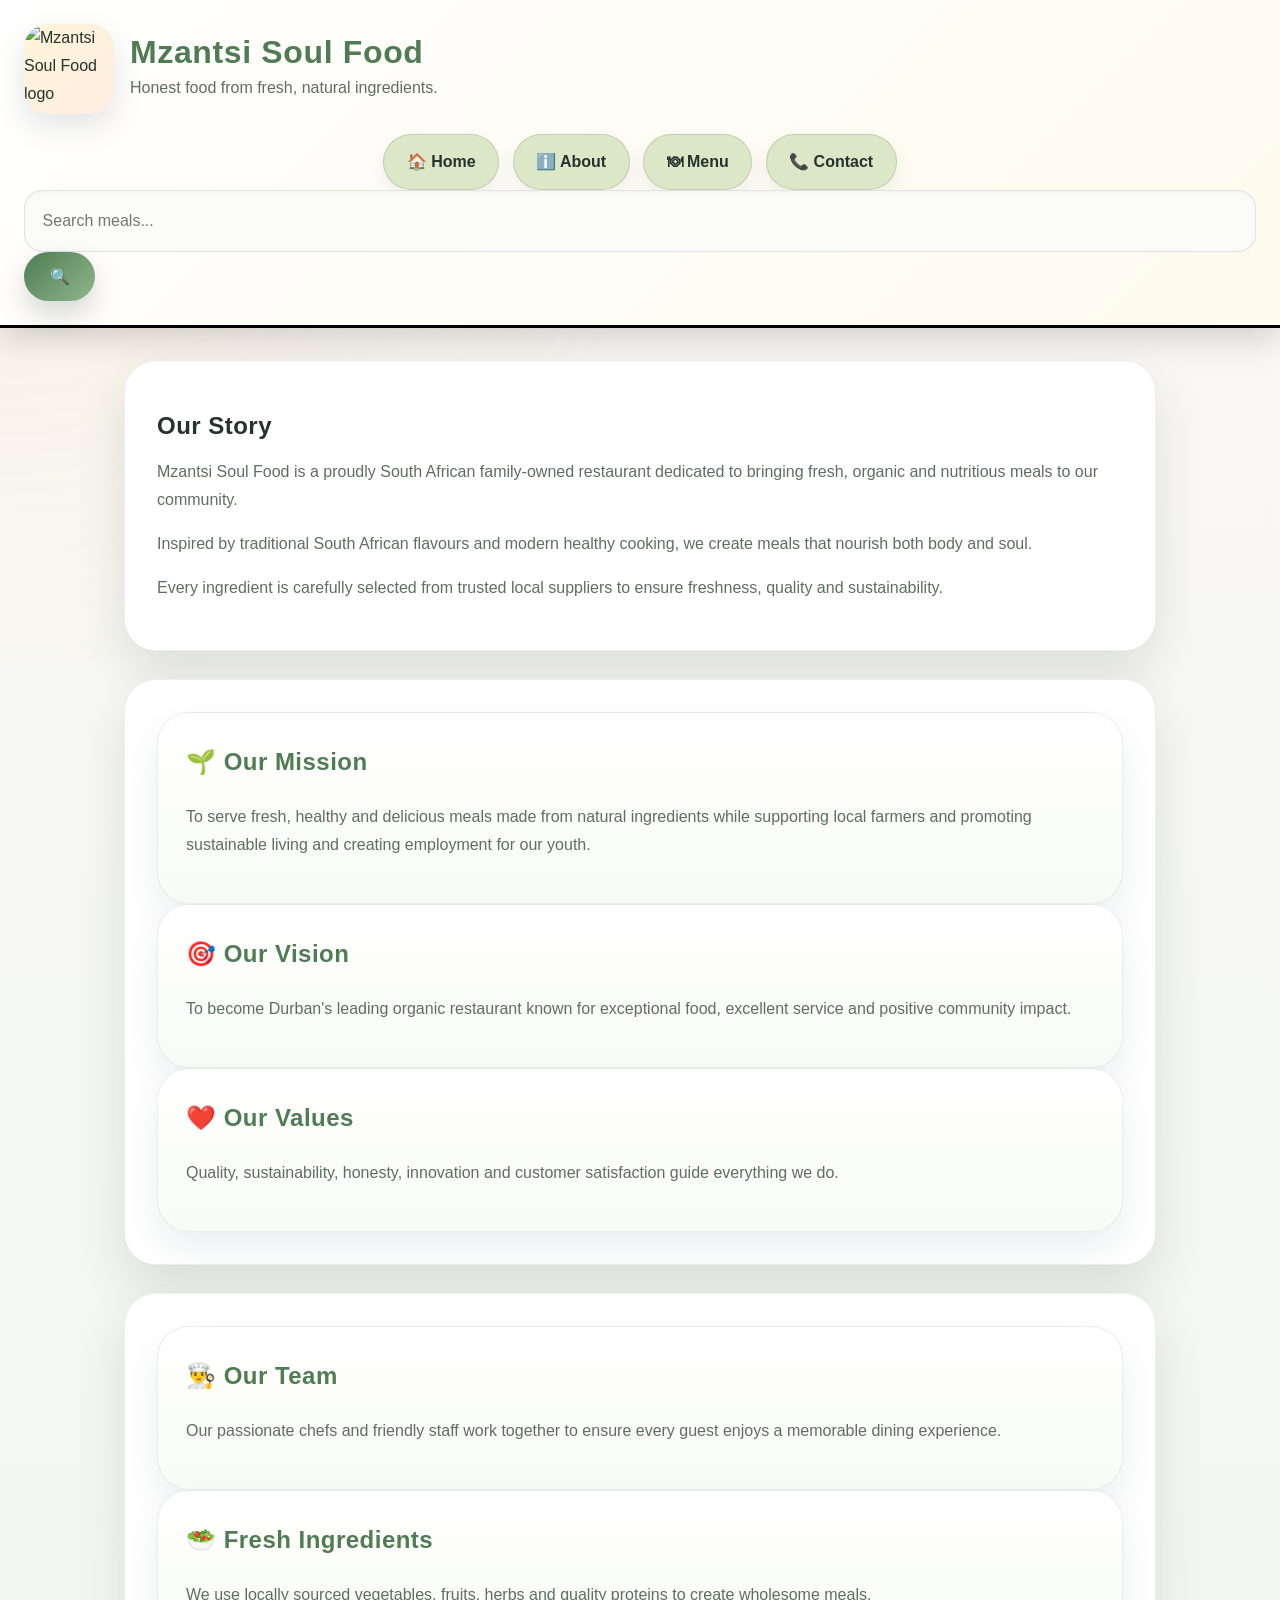
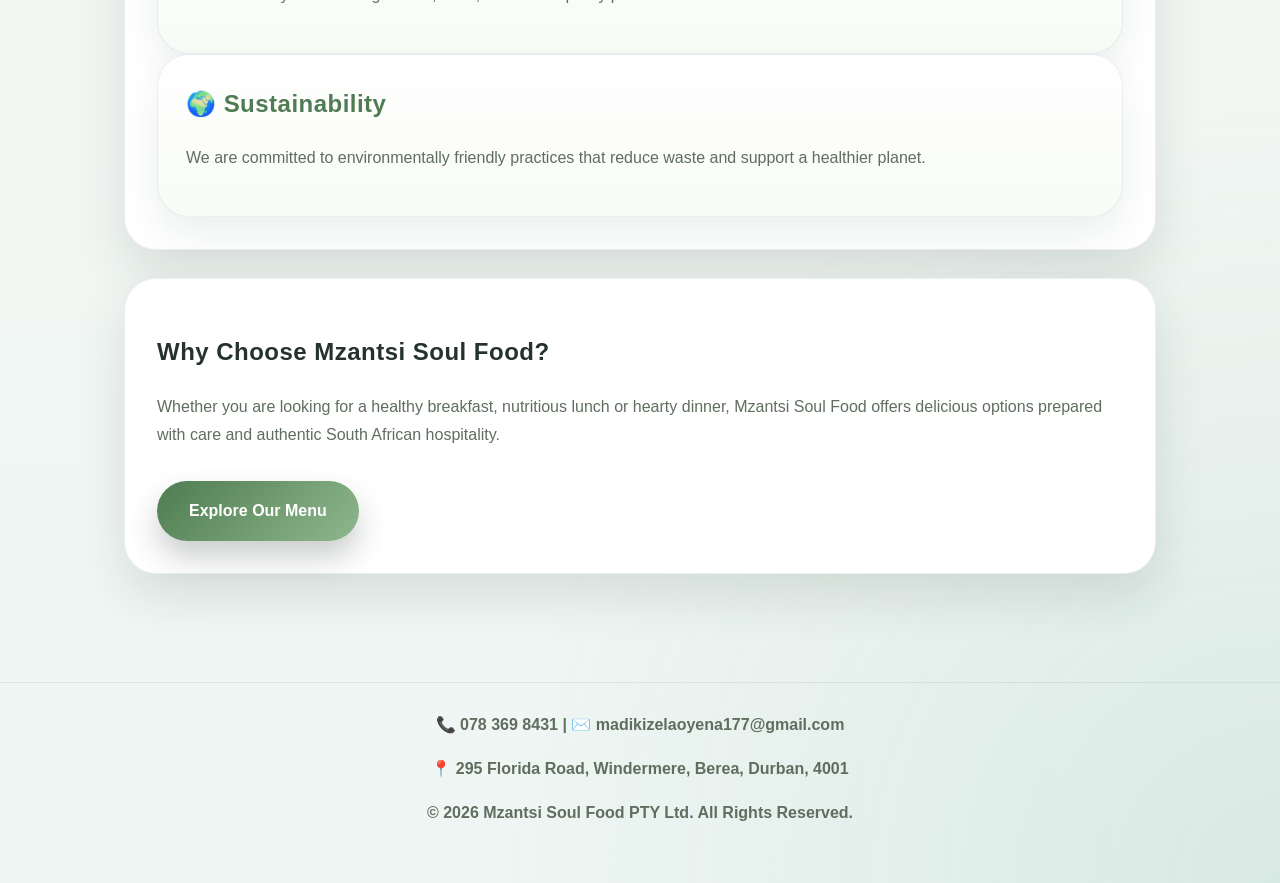
==== commit 90b8a0c3: "Update about.html" ====
--- a/about.html
+++ b/about.html
@@ -129,7 +129,7 @@
                 delicious meals made from
                 natural ingredients while
                 supporting local farmers and
-                promoting sustainable living.
+                promoting sustainable living and creating employment for our youth.
             </p>
         </article>
 
